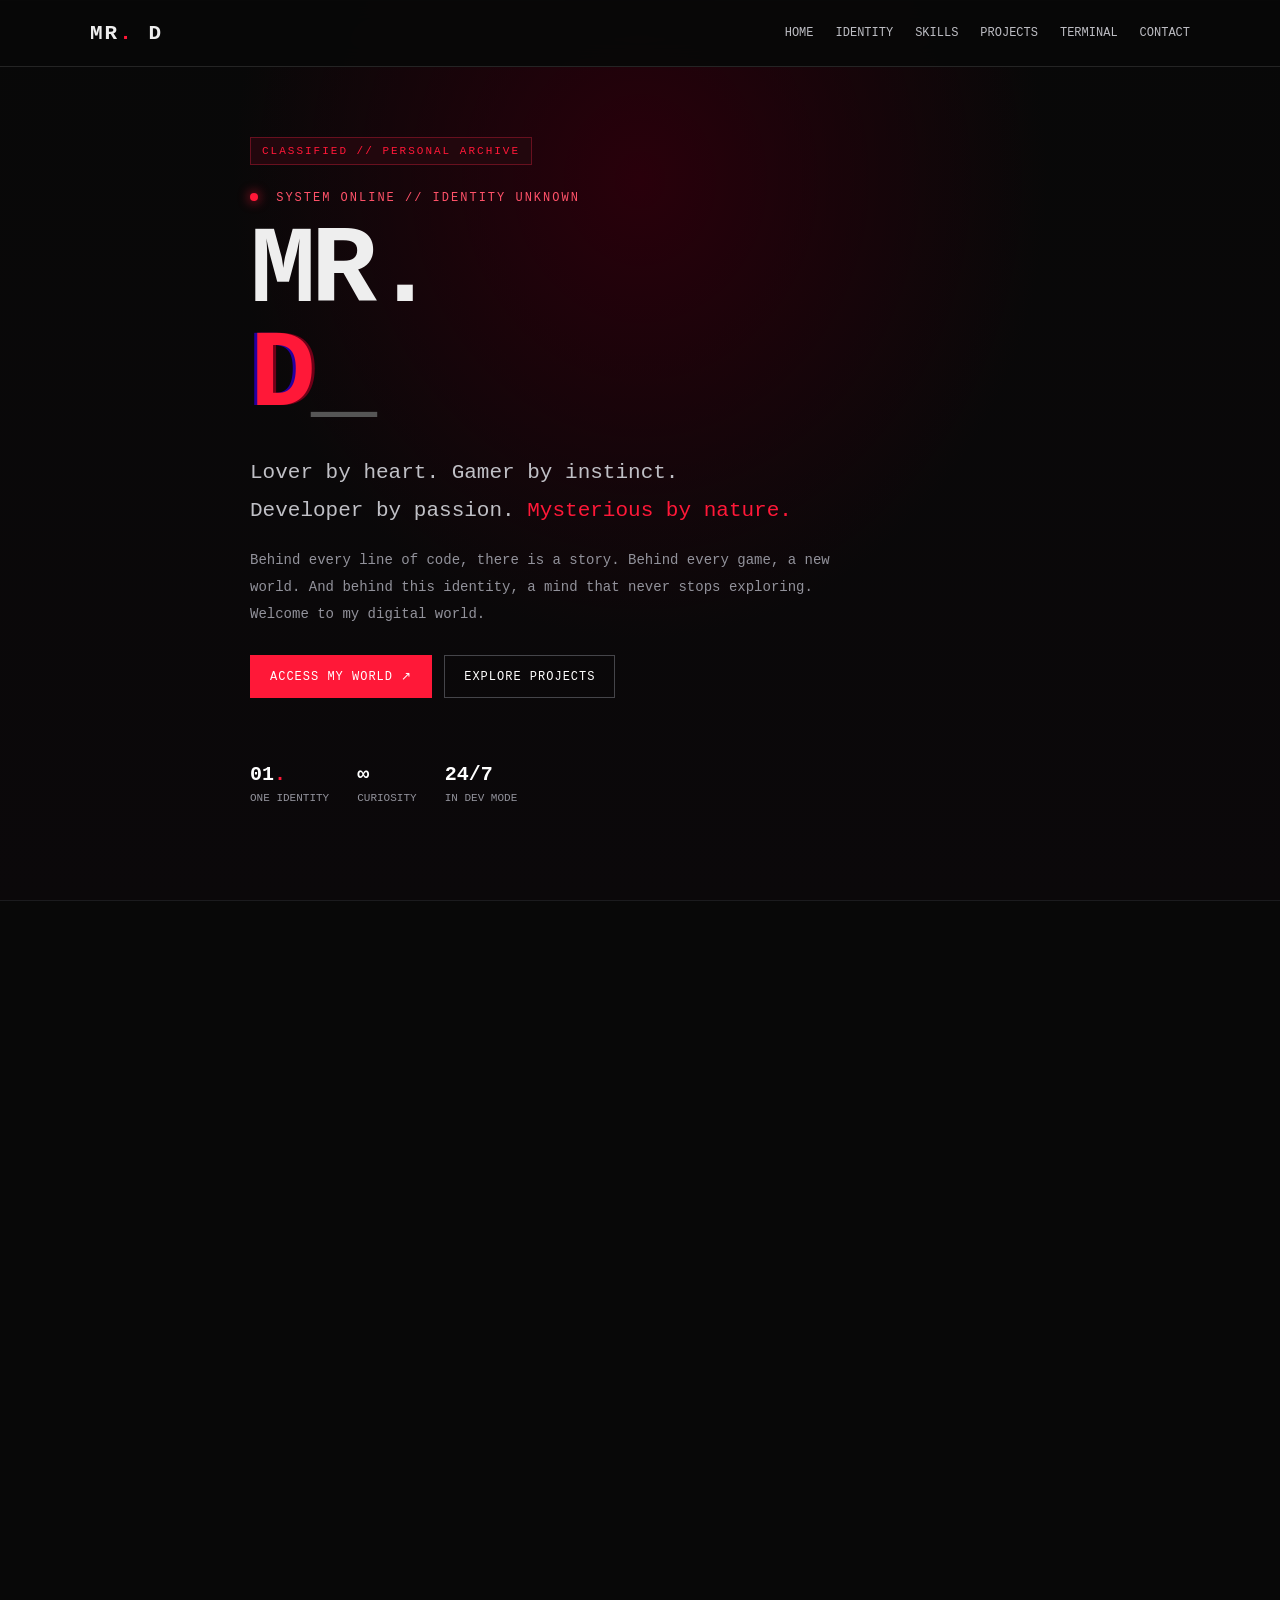
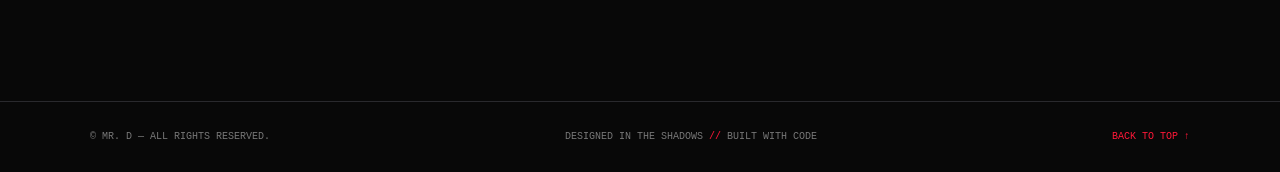
==== Mr.d.html @ 5937ed72 "Commited" ====
<!DOCTYPE html>
<html lang="en">
<head>
<meta charset="UTF-8">
<meta name="viewport" content="width=device-width, initial-scale=1.0">
<meta name="theme-color" content="#080808">
<title>MR. D | Classified Identity</title>

<style>
:root {
  --red: #ff1838;
  --dark-red: #8b0018;
  --bg: #080808;
  --panel: #111113;
  --text: #eeeeee;
  --muted: #92929b;
  --border: #29292d;
}
* { margin:0; padding:0; box-sizing:border-box; }
html { scroll-behavior:smooth; scroll-padding-top:80px; }
body {
  background:var(--bg);
  color:var(--text);
  font-family:Consolas,"Courier New",monospace;
  overflow-x:hidden;
}
body::before {
  content:"";
  position:fixed; inset:0; z-index:-2;
  background:
    radial-gradient(ellipse at 50% 20%,#29000b 0%,transparent 45%),
    linear-gradient(#080808,#0b080a);
}
#matrix {
  position:fixed; inset:0; z-index:-1;
  width:100%; height:100%; opacity:.14;
  pointer-events:none;
}
a { color:inherit; text-decoration:none; }
button { font:inherit; cursor:pointer; }
::selection { background:var(--red); color:white; }
.container { width:min(1100px,90%); margin:auto; }
.red { color:var(--red); }
.muted { color:var(--muted); }
.tag {
  display:inline-block;
  color:var(--red);
  border:1px solid #68101f;
  background:#22070d;
  padding:7px 11px;
  font-size:11px;
  letter-spacing:2px;
}
header {
  position:fixed; top:0; width:100%; z-index:20;
  background:#080808eF;
  border-bottom:1px solid #242424;
  backdrop-filter:blur(12px);
}
.nav {
  min-height:66px; display:flex;
  align-items:center; justify-content:space-between;
  gap:16px;
}
.logo { font-size:21px; font-weight:bold; letter-spacing:2px; }
.logo span { color:var(--red); }
.navlinks { display:flex; gap:22px; align-items:center; }
.navlinks a { font-size:12px; color:#bdbdc3; }
.navlinks a:hover { color:var(--red); }
.menu {
  display:none; color:var(--red); background:none;
  border:1px solid var(--border); padding:8px 12px;
}
.hero {
  min-height:100svh;
  display:flex; align-items:center;
  padding:110px 0 70px;
  position:relative;
}
.hero-content { max-width:780px; }
.status {
  color:#ff5269; font-size:12px;
  letter-spacing:2px; margin:26px 0 15px;
}
.pulse {
  display:inline-block; width:8px; height:8px;
  border-radius:50%; background:var(--red);
  box-shadow:0 0 12px var(--red);
  margin-right:9px; animation:pulse 1.5s infinite;
}
@keyframes pulse { 50% { opacity:.25; } }
h1 {
  font-size:clamp(54px,11vw,110px);
  line-height:.95; letter-spacing:-5px;
}
.glitch {
  color:var(--red);
  text-shadow:3px 0 #700018,-3px 0 #2500a0;
  animation:flicker 5s infinite;
}
@keyframes flicker {
  0%,94%,97%,100% { opacity:1; }
  95%,96% { opacity:.65; }
}
.subtitle {
  font-size:clamp(15px,2.5vw,21px);
  color:#c0c0c6; margin-top:25px; line-height:1.8;
}
.hero-desc {
  max-width:590px; color:var(--muted);
  font-size:14px; line-height:1.9; margin:18px 0 28px;
}
.buttons { display:flex; flex-wrap:wrap; gap:12px; }
.btn {
  padding:13px 19px; border:1px solid var(--red);
  background:var(--red); color:#fff;
  font-size:12px; letter-spacing:1px;
  display:inline-flex; align-items:center; justify-content:center;
  transition:.2s;
}
.btn:hover { background:transparent; color:var(--red); }
.btn.secondary { background:transparent; border-color:#45454a; }
.btn.secondary:hover { border-color:var(--red); }
.hero-meta {
  margin-top:65px; display:flex; gap:28px; flex-wrap:wrap;
  color:var(--muted); font-size:11px;
}
.hero-meta strong { color:white; display:block; font-size:20px; margin-bottom:6px; }
section { padding:95px 0; border-top:1px solid #1b1b1e; }
.section-head { margin-bottom:36px; }
.kicker { color:var(--red); font-size:11px; letter-spacing:3px; margin-bottom:12px; }
h2 { font-size:clamp(29px,6vw,45px); letter-spacing:-1.5px; }
.section-desc { color:var(--muted); font-size:13px; line-height:1.8; margin-top:12px; max-width:600px; }
.about-grid { display:grid; grid-template-columns:1.1fr .9fr; gap:25px; }
.panel {
  background:linear-gradient(135deg,#121214,#0b0b0d);
  border:1px solid var(--border); padding:26px;
}
.panel h3 { font-size:17px; margin-bottom:17px; }
.panel p { color:var(--muted); font-size:13px; line-height:2; }
.profile-line {
  display:flex; justify-content:space-between; gap:15px;
  border-bottom:1px solid #242427; padding:13px 0; font-size:12px;
}
.profile-line:last-child { border-bottom:0; }
.profile-line span:first-child { color:var(--muted); }
.profile-line span:last-child { text-align:right; }
.cards { display:grid; grid-template-columns:repeat(3,1fr); gap:15px; }
.card {
  background:#0e0e10; border:1px solid var(--border);
  padding:24px; transition:.25s; min-width:0;
}
.card:hover { border-color:var(--red); transform:translateY(-4px); }
.card-icon { font-size:27px; margin-bottom:19px; }
.card h3 { font-size:17px; margin-bottom:12px; }
.card p { font-size:12px; color:var(--muted); line-height:1.9; }
.card .number { font-size:10px; color:var(--red); margin-bottom:18px; letter-spacing:2px; }
.skills { display:grid; grid-template-columns:1fr 1fr; gap:22px; }
.skill { margin-bottom:21px; }
.skill-top { display:flex; justify-content:space-between; font-size:12px; margin-bottom:10px; }
.skill-top span:last-child { color:var(--red); }
.track { height:5px; background:#27272a; }
.track div { height:100%; background:var(--red); width:0; transition:width 1.2s ease; }
.terminal {
  background:#050506; border:1px solid #38383c;
  overflow:hidden; box-shadow:0 15px 50px #0008;
}
.term-head {
  padding:13px 17px; background:#141416;
  display:flex; justify-content:space-between;
  border-bottom:1px solid #303034; font-size:11px;
}
.dots { color:var(--red); letter-spacing:4px; }
.term-body { padding:20px; min-height:250px; font-size:12px; line-height:2; }
.term-line { overflow-wrap:anywhere; }
.prompt { color:var(--red); }
#termOutput { white-space:pre-wrap; color:#bdbdc5; }
.term-form { display:flex; gap:8px; margin-top:15px; }
.term-form span { color:var(--red); padding-top:9px; }
.term-form input {
  flex:1; min-width:0; background:transparent;
  border:0; outline:none; color:white; font:inherit;
}
.term-form button {
  background:transparent; border:1px solid #444;
  color:var(--red); padding:7px 10px;
}
.command-help { color:#777; font-size:10px; margin-top:13px; }
.quote {
  text-align:center; padding:45px 20px;
  border:1px solid #43101a;
  background:linear-gradient(120deg,#14070a,#0b0b0d);
}
.quote blockquote { font-size:clamp(20px,4vw,32px); line-height:1.6; }
.quote p { color:var(--red); font-size:11px; margin-top:20px; letter-spacing:2px; }
.contact-grid { display:grid; grid-template-columns:1fr 1fr; gap:25px; }
.contact-item {
  padding:17px 0; border-bottom:1px solid #29292d;
  font-size:12px; color:var(--muted);
}
.contact-item strong { color:white; display:block; margin-bottom:7px; }
.contact-actions { display:flex; gap:10px; flex-wrap:wrap; margin-top:20px; }
footer {
  border-top:1px solid var(--border); padding:25px 0;
  color:#777; font-size:10px; line-height:2;
}
.footer-inner { display:flex; justify-content:space-between; gap:15px; flex-wrap:wrap; }
.backtop { color:var(--red); }
.toast {
  position:fixed; bottom:20px; left:50%;
  transform:translate(-50%,20px); opacity:0;
  background:#171719; border:1px solid var(--red);
  padding:12px 18px; font-size:12px; z-index:50;
  transition:.25s; pointer-events:none; text-align:center;
  max-width:90%;
}
.toast.show { opacity:1; transform:translate(-50%,0); }
.reveal { opacity:0; transform:translateY(20px); transition:.65s; }
.reveal.visible { opacity:1; transform:translateY(0); }

@media(max-width:700px) {
  .nav { min-height:60px; }
  .menu { display:block; }
  .navlinks {
    display:none; position:absolute; top:60px; left:0; width:100%;
    background:#0b0b0c; padding:20px 5%;
    border-bottom:1px solid var(--border);
    flex-direction:column; align-items:flex-start; gap:20px;
  }
  .navlinks.open { display:flex; }
  h1 { letter-spacing:-3px; }
  .about-grid,.contact-grid,.skills { grid-template-columns:1fr; }
  .cards { grid-template-columns:1fr; }
  section { padding:70px 0; }
  .hero-meta { margin-top:42px; gap:22px; }
  .panel { padding:20px; }
  .term-body { padding:15px; }
}
@media(prefers-reduced-motion:reduce) {
  *,*::before,*::after { scroll-behavior:auto!important; animation:none!important; transition:none!important; }
  .reveal { opacity:1; transform:none; }
}
</style>
</head>

<body>
<canvas id="matrix"></canvas>

<header>
  <div class="container nav">
    <a class="logo" href="#home">MR<span>.</span> D</a>
    <button class="menu" id="menuBtn" aria-label="Toggle navigation" aria-expanded="false">☰ MENU</button>
    <nav class="navlinks" id="navlinks">
      <a href="#home">HOME</a>
      <a href="#about">IDENTITY</a>
      <a href="#skills">SKILLS</a>
      <a href="#projects">PROJECTS</a>
      <a href="#terminal">TERMINAL</a>
      <a href="#contact">CONTACT</a>
    </nav>
  </div>
</header>

<main>
<section class="hero" id="home">
  <div class="container hero-content">
    <span class="tag">CLASSIFIED // PERSONAL ARCHIVE</span>
    <div class="status"><span class="pulse"></span> SYSTEM ONLINE // IDENTITY UNKNOWN</div>
    <h1>MR.<br><span class="glitch">D</span><span style="color:#555">_</span></h1>
    <p class="subtitle">Lover by heart. Gamer by instinct.<br>Developer by passion. <span class="red">Mysterious by nature.</span></p>
    <p class="hero-desc">
      Behind every line of code, there is a story.
      Behind every game, a new world.
      And behind this identity, a mind that never stops exploring.
      Welcome to my digital world.
    </p>
    <div class="buttons">
      <a class="btn" href="#about">ACCESS MY WORLD ↗</a>
      <a class="btn secondary" href="#projects">EXPLORE PROJECTS</a>
    </div>
    <div class="hero-meta">
      <div><strong>01<span class="red">.</span></strong> ONE IDENTITY</div>
      <div><strong>∞</strong> CURIOSITY</div>
      <div><strong>24/7</strong> IN DEV MODE</div>
    </div>
  </div>
</section>

<section id="about">
  <div class="container">
    <div class="section-head reveal">
      <p class="kicker">// 01 — THE UNKNOWN</p>
      <h2>Who is <span class="red">Mr. D?</span></h2>
      <p class="section-desc">Some things are better discovered than explained.</p>
    </div>
    <div class="about-grid">
      <div class="panel reveal">
        <h3><span class="red">[</span> PERSONAL FILE <span class="red">]</span></h3>
        <p>
          A curious mind with a passion for technology, gaming, software,
          and the art of building things from nothing.
          A romantic heart that believes some feelings don't need an audience.
          A gamer who sees every challenge as another level to conquer.
          A coder who turns imagination into something real.
          <br><br>
          I don't need to reveal everything to leave an impression.
          Let the work speak. Let the mystery remain.
        </p>
      </div>
      <div class="panel reveal">
        <h3>IDENTITY RECORD</h3>
        <div class="profile-line"><span>CODENAME</span><span class="red">MR. D</span></div>
        <div class="profile-line"><span>CLASS</span><span>Developer / Gamer</span></div>
        <div class="profile-line"><span>INTEREST</span><span>Technology & Games</span></div>
        <div class="profile-line"><span>SECURITY</span><span>Ethical Hacking</span></div>
        <div class="profile-line"><span>PERSONALITY</span><span>Quiet / Curious</span></div>
        <div class="profile-line"><span>STATUS</span><span class="red">UNDEFINED</span></div>
        <div class="profile-line"><span>MOTTO</span><span>Build. Learn. Repeat.</span></div>
      </div>
    </div>
  </div>
</section>

<section id="skills">
  <div class="container">
    <div class="section-head reveal">
      <p class="kicker">// 02 — THE ARSENAL</p>
      <h2>Skills & <span class="red">Interests</span></h2>
      <p class="section-desc">The tools, ideas, and disciplines that make up my digital universe.</p>
    </div>
    <div class="skills">
      <div class="panel reveal">
        <h3>TECHNICAL ARSENAL</h3>
        <div class="skill">
          <div class="skill-top"><span>PROGRAMMING</span><span>LEARNING</span></div>
          <div class="track"><div data-width="78%"></div></div>
        </div>
        <div class="skill">
          <div class="skill-top"><span>WEB DEVELOPMENT</span><span>LEARNING</span></div>
          <div class="track"><div data-width="85%"></div></div>
        </div>
        <div class="skill">
          <div class="skill-top"><span>GAME DEVELOPMENT</span><span>BUILDING</span></div>
          <div class="track"><div data-width="65%"></div></div>
        </div>
        <div class="skill">
          <div class="skill-top"><span>ETHICAL HACKING</span><span>EXPLORING</span></div>
          <div class="track"><div data-width="55%"></div></div>
        </div>
        <p class="muted" style="font-size:10px;line-height:1.8">
          Illustrative website values only. These are not verified test results or certifications.
        </p>
      </div>
      <div class="panel reveal">
        <h3>OPERATING PRINCIPLES</h3>
        <div class="profile-line"><span>01</span><span>Think before executing.</span></div>
        <div class="profile-line"><span>02</span><span>Build instead of copying.</span></div>
        <div class="profile-line"><span>03</span><span>Test, debug, improve.</span></div>
        <div class="profile-line"><span>04</span><span>Respect digital privacy.</span></div>
        <div class="profile-line"><span>05</span><span>Hack ethically and legally.</span></div>
        <div class="profile-line"><span>06</span><span>Never stop learning.</span></div>
      </div>
    </div>
  </div>
</section>

<section id="projects">
  <div class="container">
    <div class="section-head reveal">
      <p class="kicker">// 03 — THE UNIVERSE</p>
      <h2>My <span class="red">Worlds</span></h2>
      <p class="section-desc">Different passions. One curious mind.</p>
    </div>
    <div class="cards">
      <article class="card reveal">
        <div class="number">PROJECT_001</div>
        <div class="card-icon">🎮</div>
        <h3>Gaming Universe</h3>
        <p>Exploring virtual worlds, mastering challenges, and finding inspiration in game mechanics and immersive experiences.</p>
      </article>
      <article class="card reveal">
        <div class="number">PROJECT_002</div>
        <div class="card-icon">⌨️</div>
        <h3>Code Laboratory</h3>
        <p>Creating websites, experimenting with scripts, solving problems, and transforming ideas into working digital projects.</p>
      </article>
      <article class="card reveal">
        <div class="number">PROJECT_003</div>
        <div class="card-icon">🕹️</div>
        <h3>Game Development</h3>
        <p>Designing mechanics, imagining characters, developing game concepts, and building interactive experiences.</p>
      </article>
      <article class="card reveal">
        <div class="number">PROJECT_004</div>
        <div class="card-icon">🛡️</div>
        <h3>Cyber Security</h3>
        <p>Learning defensive security, understanding vulnerabilities, practicing in authorized labs, and protecting digital systems.</p>
      </article>
      <article class="card reveal">
        <div class="number">PROJECT_005</div>
        <div class="card-icon">🖤</div>
        <h3>Private Feelings</h3>
        <p>Not every story belongs online. Some feelings, memories, and promises are kept away from the public eye.</p>
      </article>
      <article class="card reveal">
        <div class="number">PROJECT_006</div>
        <div class="card-icon">⚡</div>
        <h3>Future Experiments</h3>
        <p>New ideas, new tools, and new challenges. The next project is always one thought away.</p>
      </article>
    </div>
  </div>
</section>

<section id="terminal">
  <div class="container">
    <div class="section-head reveal">
      <p class="kicker">// 04 — RESTRICTED ACCESS</p>
      <h2>The <span class="red">Terminal</span></h2>
      <p class="section-desc">Enter a command to explore this fictional profile terminal.</p>
    </div>
    <div class="terminal reveal">
      <div class="term-head">
        <span>mr-d@unknown:~</span>
        <span class="dots">● ● ●</span>
      </div>
      <div class="term-body">
        <div class="term-line"><span class="prompt">root@mr-d:~$</span> initiate_profile</div>
        <div id="termOutput">Welcome to the Mr. D interactive terminal.
This is a local website simulation, not a real system shell.
Type "help" to see available commands.</div>
        <form class="term-form" id="termForm">
          <span>mr-d $</span>
          <input id="termInput" type="text" placeholder="Enter command..." autocomplete="off" aria-label="Terminal command">
          <button type="submit">RUN ↵</button>
        </form>
        <p class="command-help">AVAILABLE: help / whoami / skills / projects / status / clear / date</p>
      </div>
    </div>
  </div>
</section>

<section>
  <div class="container">
    <div class="quote reveal">
      <span class="kicker">// PERSONAL PHILOSOPHY</span>
      <blockquote>
        "Not every shadow hides a secret.<br>
        Sometimes, it protects a <span class="red">dream.</span>"
      </blockquote>
      <p>— MR. D / UNKNOWN IDENTITY</p>
    </div>
  </div>
</section>

<section id="contact">
  <div class="container">
    <div class="section-head reveal">
      <p class="kicker">// 05 — OPEN CHANNEL</p>
      <h2>Make <span class="red">Contact</span></h2>
      <p class="section-desc">Every connection starts with a message. Add your real contact details below to make this section yours.</p>
    </div>
    <div class="contact-grid">
      <div class="panel reveal">
        <h3>ESTABLISH CONNECTION</h3>
        <p>Interested in coding, gaming, game development, or ethical cybersecurity? Reach out through a channel you choose to publish.</p>
        <div class="contact-actions">
          <button class="btn" id="emailBtn">COPY EMAIL</button>
          <button class="btn secondary" id="shareBtn">SHARE WEBSITE</button>
        </div>
      </div>
      <div class="panel reveal">
        <h3>PUBLIC CHANNELS</h3>
        <div class="contact-item">
          <strong>EMAIL</strong>
          <span id="emailText">your-email@example.com</span>
        </div>
        <div class="contact-item">
          <strong>GITHUB</strong>
          <span>github.com/your-username</span>
        </div>
        <div class="contact-item">
          <strong>INSTAGRAM</strong>
          <span>@your-username</span>
        </div>
        <p style="font-size:10px;margin-top:15px">Example details only. Replace them with your own public profiles before publishing.</p>
      </div>
    </div>
  </div>
</section>
</main>

<footer>
  <div class="container footer-inner">
    <div>© <span id="year"></span> MR. D — ALL RIGHTS RESERVED.</div>
    <div>DESIGNED IN THE SHADOWS <span class="red">//</span> BUILT WITH CODE</div>
    <a href="#home" class="backtop">BACK TO TOP ↑</a>
  </div>
</footer>

<div class="toast" id="toast" role="status" aria-live="polite"></div>

<script>
/* ==================================
   MR. D - SINGLE FILE WEBSITE
   All effects run locally in browser.
================================== */

const $ = id => document.getElementById(id);

$("year").textContent = new Date().getFullYear();

/* Mobile navigation */
$("menuBtn").addEventListener("click", () => {
  const open = $("navlinks").classList.toggle("open");
  $("menuBtn").setAttribute("aria-expanded", String(open));
  $("menuBtn").textContent = open ? "✕ CLOSE" : "☰ MENU";
});

document.querySelectorAll(".navlinks a").forEach(link => {
  link.addEventListener("click", () => {
    $("navlinks").classList.remove("open");
    $("menuBtn").setAttribute("aria-expanded", "false");
    $("menuBtn").textContent = "☰ MENU";
  });
});

/* Toast notifications */
let toastTimer;
function toast(message) {
  $("toast").te
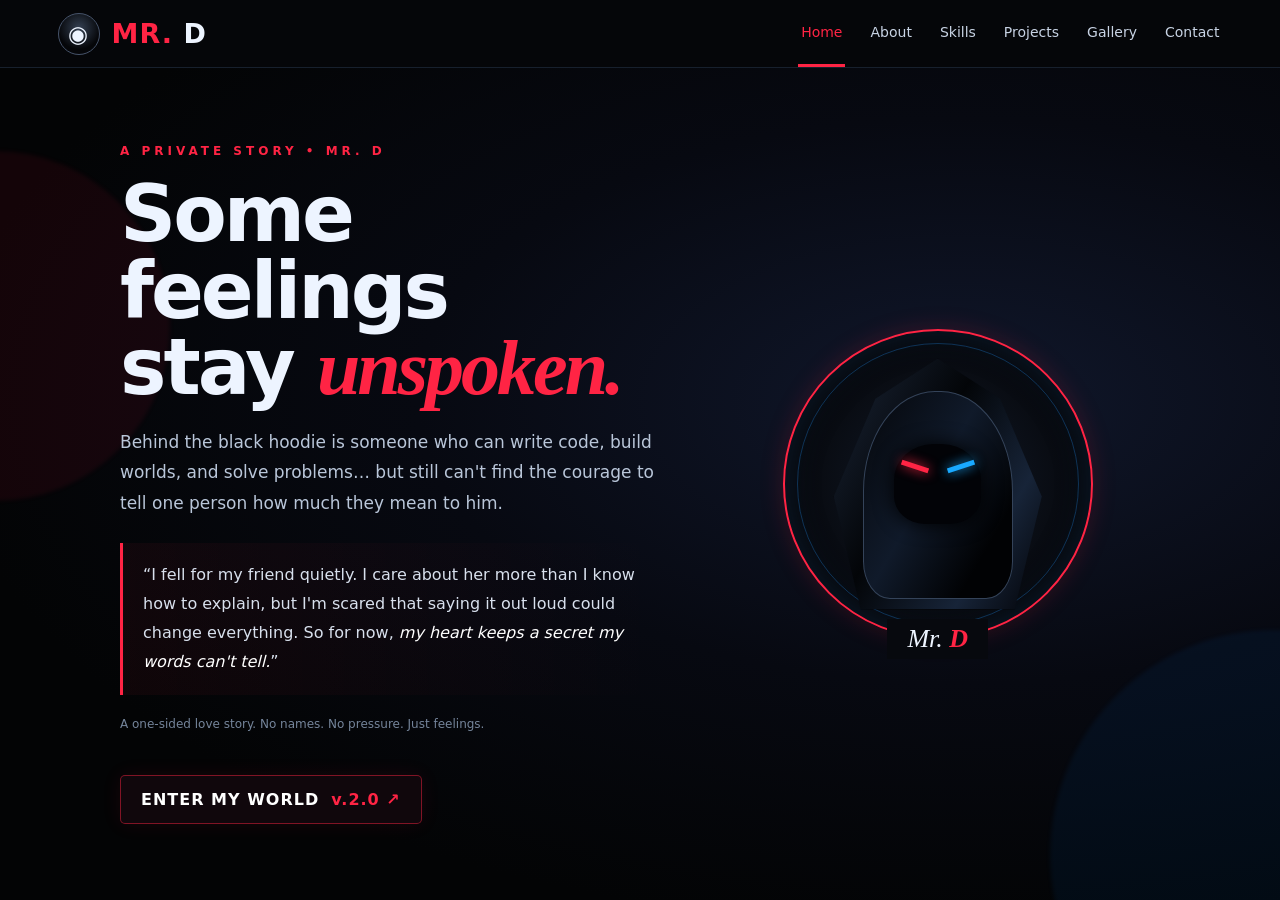
==== commit 85659026: "New Commission" ====
--- a/Mr.d.html
+++ b/Mr.d.html
@@ -1,532 +1,161 @@
-
 <!DOCTYPE html>
 <html lang="en">
 <head>
 <meta charset="UTF-8">
 <meta name="viewport" content="width=device-width, initial-scale=1.0">
-<meta name="theme-color" content="#080808">
-<title>MR. D | Classified Identity</title>
-
+<meta name="theme-color" content="#050609">
+<title>Mr. D — A Story Unspoken</title>
 <style>
-:root {
-  --red: #ff1838;
-  --dark-red: #8b0018;
-  --bg: #080808;
-  --panel: #111113;
-  --text: #eeeeee;
-  --muted: #92929b;
-  --border: #29292d;
-}
-* { margin:0; padding:0; box-sizing:border-box; }
-html { scroll-behavior:smooth; scroll-padding-top:80px; }
-body {
-  background:var(--bg);
-  color:var(--text);
-  font-family:Consolas,"Courier New",monospace;
-  overflow-x:hidden;
-}
-body::before {
-  content:"";
-  position:fixed; inset:0; z-index:-2;
-  background:
-    radial-gradient(ellipse at 50% 20%,#29000b 0%,transparent 45%),
-    linear-gradient(#080808,#0b080a);
-}
-#matrix {
-  position:fixed; inset:0; z-index:-1;
-  width:100%; height:100%; opacity:.14;
-  pointer-events:none;
-}
-a { color:inherit; text-decoration:none; }
-button { font:inherit; cursor:pointer; }
-::selection { background:var(--red); color:white; }
-.container { width:min(1100px,90%); margin:auto; }
-.red { color:var(--red); }
-.muted { color:var(--muted); }
-.tag {
-  display:inline-block;
-  color:var(--red);
-  border:1px solid #68101f;
-  background:#22070d;
-  padding:7px 11px;
-  font-size:11px;
-  letter-spacing:2px;
-}
-header {
-  position:fixed; top:0; width:100%; z-index:20;
-  background:#080808eF;
-  border-bottom:1px solid #242424;
-  backdrop-filter:blur(12px);
-}
-.nav {
-  min-height:66px; display:flex;
-  align-items:center; justify-content:space-between;
-  gap:16px;
-}
-.logo { font-size:21px; font-weight:bold; letter-spacing:2px; }
-.logo span { color:var(--red); }
-.navlinks { display:flex; gap:22px; align-items:center; }
-.navlinks a { font-size:12px; color:#bdbdc3; }
-.navlinks a:hover { color:var(--red); }
-.menu {
-  display:none; color:var(--red); background:none;
-  border:1px solid var(--border); padding:8px 12px;
-}
-.hero {
-  min-height:100svh;
-  display:flex; align-items:center;
-  padding:110px 0 70px;
-  position:relative;
-}
-.hero-content { max-width:780px; }
-.status {
-  color:#ff5269; font-size:12px;
-  letter-spacing:2px; margin:26px 0 15px;
-}
-.pulse {
-  display:inline-block; width:8px; height:8px;
-  border-radius:50%; background:var(--red);
-  box-shadow:0 0 12px var(--red);
-  margin-right:9px; animation:pulse 1.5s infinite;
-}
-@keyframes pulse { 50% { opacity:.25; } }
-h1 {
-  font-size:clamp(54px,11vw,110px);
-  line-height:.95; letter-spacing:-5px;
-}
-.glitch {
-  color:var(--red);
-  text-shadow:3px 0 #700018,-3px 0 #2500a0;
-  animation:flicker 5s infinite;
-}
-@keyframes flicker {
-  0%,94%,97%,100% { opacity:1; }
-  95%,96% { opacity:.65; }
-}
-.subtitle {
-  font-size:clamp(15px,2.5vw,21px);
-  color:#c0c0c6; margin-top:25px; line-height:1.8;
-}
-.hero-desc {
-  max-width:590px; color:var(--muted);
-  font-size:14px; line-height:1.9; margin:18px 0 28px;
-}
-.buttons { display:flex; flex-wrap:wrap; gap:12px; }
-.btn {
-  padding:13px 19px; border:1px solid var(--red);
-  background:var(--red); color:#fff;
-  font-size:12px; letter-spacing:1px;
-  display:inline-flex; align-items:center; justify-content:center;
-  transition:.2s;
-}
-.btn:hover { background:transparent; color:var(--red); }
-.btn.secondary { background:transparent; border-color:#45454a; }
-.btn.secondary:hover { border-color:var(--red); }
-.hero-meta {
-  margin-top:65px; display:flex; gap:28px; flex-wrap:wrap;
-  color:var(--muted); font-size:11px;
-}
-.hero-meta strong { color:white; display:block; font-size:20px; margin-bottom:6px; }
-section { padding:95px 0; border-top:1px solid #1b1b1e; }
-.section-head { margin-bottom:36px; }
-.kicker { color:var(--red); font-size:11px; letter-spacing:3px; margin-bottom:12px; }
-h2 { font-size:clamp(29px,6vw,45px); letter-spacing:-1.5px; }
-.section-desc { color:var(--muted); font-size:13px; line-height:1.8; margin-top:12px; max-width:600px; }
-.about-grid { display:grid; grid-template-columns:1.1fr .9fr; gap:25px; }
-.panel {
-  background:linear-gradient(135deg,#121214,#0b0b0d);
-  border:1px solid var(--border); padding:26px;
-}
-.panel h3 { font-size:17px; margin-bottom:17px; }
-.panel p { color:var(--muted); font-size:13px; line-height:2; }
-.profile-line {
-  display:flex; justify-content:space-between; gap:15px;
-  border-bottom:1px solid #242427; padding:13px 0; font-size:12px;
-}
-.profile-line:last-child { border-bottom:0; }
-.profile-line span:first-child { color:var(--muted); }
-.profile-line span:last-child { text-align:right; }
-.cards { display:grid; grid-template-columns:repeat(3,1fr); gap:15px; }
-.card {
-  background:#0e0e10; border:1px solid var(--border);
-  padding:24px; transition:.25s; min-width:0;
-}
-.card:hover { border-color:var(--red); transform:translateY(-4px); }
-.card-icon { font-size:27px; margin-bottom:19px; }
-.card h3 { font-size:17px; margin-bottom:12px; }
-.card p { font-size:12px; color:var(--muted); line-height:1.9; }
-.card .number { font-size:10px; color:var(--red); margin-bottom:18px; letter-spacing:2px; }
-.skills { display:grid; grid-template-columns:1fr 1fr; gap:22px; }
-.skill { margin-bottom:21px; }
-.skill-top { display:flex; justify-content:space-between; font-size:12px; margin-bottom:10px; }
-.skill-top span:last-child { color:var(--red); }
-.track { height:5px; background:#27272a; }
-.track div { height:100%; background:var(--red); width:0; transition:width 1.2s ease; }
-.terminal {
-  background:#050506; border:1px solid #38383c;
-  overflow:hidden; box-shadow:0 15px 50px #0008;
-}
-.term-head {
-  padding:13px 17px; background:#141416;
-  display:flex; justify-content:space-between;
-  border-bottom:1px solid #303034; font-size:11px;
-}
-.dots { color:var(--red); letter-spacing:4px; }
-.term-body { padding:20px; min-height:250px; font-size:12px; line-height:2; }
-.term-line { overflow-wrap:anywhere; }
-.prompt { color:var(--red); }
-#termOutput { white-space:pre-wrap; color:#bdbdc5; }
-.term-form { display:flex; gap:8px; margin-top:15px; }
-.term-form span { color:var(--red); padding-top:9px; }
-.term-form input {
-  flex:1; min-width:0; background:transparent;
-  border:0; outline:none; color:white; font:inherit;
-}
-.term-form button {
-  background:transparent; border:1px solid #444;
-  color:var(--red); padding:7px 10px;
-}
-.command-help { color:#777; font-size:10px; margin-top:13px; }
-.quote {
-  text-align:center; padding:45px 20px;
-  border:1px solid #43101a;
-  background:linear-gradient(120deg,#14070a,#0b0b0d);
-}
-.quote blockquote { font-size:clamp(20px,4vw,32px); line-height:1.6; }
-.quote p { color:var(--red); font-size:11px; margin-top:20px; letter-spacing:2px; }
-.contact-grid { display:grid; grid-template-columns:1fr 1fr; gap:25px; }
-.contact-item {
-  padding:17px 0; border-bottom:1px solid #29292d;
-  font-size:12px; color:var(--muted);
-}
-.contact-item strong { color:white; display:block; margin-bottom:7px; }
-.contact-actions { display:flex; gap:10px; flex-wrap:wrap; margin-top:20px; }
-footer {
-  border-top:1px solid var(--border); padding:25px 0;
-  color:#777; font-size:10px; line-height:2;
-}
-.footer-inner { display:flex; justify-content:space-between; gap:15px; flex-wrap:wrap; }
-.backtop { color:var(--red); }
-.toast {
-  position:fixed; bottom:20px; left:50%;
-  transform:translate(-50%,20px); opacity:0;
-  background:#171719; border:1px solid var(--red);
-  padding:12px 18px; font-size:12px; z-index:50;
-  transition:.25s; pointer-events:none; text-align:center;
-  max-width:90%;
-}
-.toast.show { opacity:1; transform:translate(-50%,0); }
-.reveal { opacity:0; transform:translateY(20px); transition:.65s; }
-.reveal.visible { opacity:1; transform:translateY(0); }
-
-@media(max-width:700px) {
-  .nav { min-height:60px; }
-  .menu { display:block; }
-  .navlinks {
-    display:none; position:absolute; top:60px; left:0; width:100%;
-    background:#0b0b0c; padding:20px 5%;
-    border-bottom:1px solid var(--border);
-    flex-direction:column; align-items:flex-start; gap:20px;
-  }
-  .navlinks.open { display:flex; }
-  h1 { letter-spacing:-3px; }
-  .about-grid,.contact-grid,.skills { grid-template-columns:1fr; }
-  .cards { grid-template-columns:1fr; }
-  section { padding:70px 0; }
-  .hero-meta { margin-top:42px; gap:22px; }
-  .panel { padding:20px; }
-  .term-body { padding:15px; }
-}
-@media(prefers-reduced-motion:reduce) {
-  *,*::before,*::after { scroll-behavior:auto!important; animation:none!important; transition:none!important; }
-  .reveal { opacity:1; transform:none; }
-}
+:root{--bg:#050609;--panel:#090d14;--line:#1a2533;--red:#ff2444;--blue:#19a9ff;--muted:#a9b8cc;--white:#edf4ff;--green:#26e7a4}
+*{box-sizing:border-box}html{scroll-behavior:smooth}body{margin:0;background:var(--bg);color:var(--white);font-family:Inter,system-ui,-apple-system,Segoe UI,Arial,sans-serif}button,a{font:inherit}button{cursor:pointer}.hidden{display:none!important}
+.topbar{height:68px;display:flex;align-items:center;justify-content:space-between;padding:0 4.5%;border-bottom:1px solid #17202d;background:#050609;position:sticky;top:0;z-index:10}.brand{display:flex;align-items:center;gap:12px;font-weight:900;letter-spacing:1px;font-size:27px}.brand b{color:var(--red)}.brand-mark{width:42px;height:42px;border:1px solid #46536a;border-radius:50%;display:grid;place-items:center;background:radial-gradient(circle at 50% 35%,#344052,#050609 65%);font-size:23px}.nav{display:flex;gap:22px}.nav a{color:#c8d3e4;text-decoration:none;font-size:14px;padding:24px 3px}.nav a:hover{color:var(--red)}.nav a.active{color:var(--red);border-bottom:3px solid var(--red)}
+/* First screen: private, unspoken love story */
+.love-screen{min-height:calc(100vh - 68px);display:flex;align-items:center;justify-content:center;position:relative;overflow:hidden;padding:50px 20px;background:radial-gradient(ellipse at 75% 40%,#10172b 0,#070911 40%,#030405 75%)}.love-screen:before,.love-screen:after{content:"";position:absolute;border-radius:50%;filter:blur(2px);pointer-events:none}.love-screen:before{width:350px;height:350px;background:#f7193b12;top:10%;left:-180px}.love-screen:after{width:450px;height:450px;background:#007bff10;right:-220px;bottom:-180px}
+.love-layout{width:min(1040px,100%);display:grid;grid-template-columns:1fr .8fr;align-items:center;gap:40px;position:relative;z-index:1}.eyebrow{color:var(--red);letter-spacing:4px;text-transform:uppercase;font-size:12px;font-weight:800}.love-copy h1{font-size:clamp(42px,7vw,78px);line-height:.98;margin:18px 0 20px;letter-spacing:-3px}.love-copy h1 span{color:var(--red);font-family:Georgia,serif;font-style:italic}.love-copy .sub{color:#b9c6d9;font-size:17px;line-height:1.8;max-width:540px}.secret{margin-top:25px;padding:18px 20px;border-left:3px solid var(--red);background:linear-gradient(90deg,#ff23440d,transparent);color:#d8e0ed;line-height:1.8;max-width:540px}.secret em{color:#fff}.small-note{font-size:12px;color:#75859b;margin-top:22px}
+.avatar-wrap{display:grid;place-items:center;min-height:360px;position:relative}.avatar-ring{width:min(310px,75vw);aspect-ratio:1;border-radius:50%;border:2px solid var(--red);box-shadow:0 0 25px #ff18352b,inset 0 0 30px #0a1a2b;display:grid;place-items:center;position:relative;background:radial-gradient(circle,#121b2a 0,#07090e 65%)}.avatar-ring:before{content:"";position:absolute;inset:12px;border:1px solid #1b6dba66;border-radius:50%}.hood{width:68%;height:82%;position:relative;overflow:hidden;clip-path:polygon(50% 0,80% 16%,100% 55%,87% 100%,13% 100%,0 55%,20% 16%);background:linear-gradient(120deg,#1b2638,#030508 42%,#172438 75%,#020307);filter:drop-shadow(0 0 20px #000)}.hood:before{content:"";position:absolute;inset:13% 14% 4%;border-radius:48% 48% 18% 18%;background:linear-gradient(120deg,#05070b,#101a2a 45%,#010204 80%);border:1px solid #344359}.face{position:absolute;left:29%;right:29%;top:34%;height:32%;background:#020307;border-radius:45% 45% 35% 35%;box-shadow:0 0 20px #000}.face:before{content:"";position:absolute;left:8%;top:25%;width:32%;height:5px;background:var(--red);transform:rotate(18deg);box-shadow:0 0 12px var(--red)}.face:after{content:"";position:absolute;right:8%;top:25%;width:32%;height:5px;background:var(--blue);transform:rotate(-18deg);box-shadow:0 0 12px var(--blue)}.avatar-label{position:absolute;bottom:-22px;background:#07090e;padding:5px 20px;font:italic 26px Georgia,serif}.avatar-label b{color:var(--red)}.version-launch{margin-top:32px;display:inline-flex;align-items:center;gap:12px;border:1px solid #ff244477;background:#10070c;color:#fff;padding:14px 20px;border-radius:5px;font-weight:800;letter-spacing:1px;box-shadow:0 0 20px #ff244415;transition:.2s}.version-launch:hover{background:var(--red);transform:translateY(-2px)}.version-launch span{color:var(--red)}.version-launch:hover span{color:#fff}
+#portfolio{animation:appear .7s ease}@keyframes appear{from{opacity:0;transform:translateY(10px)}to{opacity:1;transform:none}}
+.hero{min-height:390px;display:grid;grid-template-columns:1fr 1fr;align-items:center;gap:25px;padding:36px 6%;border-bottom:1px solid var(--line);background:radial-gradient(ellipse at 76% 40%,#071c45 0,#080914 34%,#030405 74%);position:relative;overflow:hidden}.hero:after{content:"";position:absolute;right:5%;top:12%;width:35%;height:80%;background:radial-gradient(ellipse,#12244b66,transparent 70%);pointer-events:none}.hero-copy,.hero-art{position:relative;z-index:1}.script{font:italic 32px Georgia,serif;color:#e6edf7}.hero h2{font-size:clamp(65px,9vw,105px);line-height:.9;margin:12px 0;color:#f2f6ff;font-weight:950;letter-spacing:-5px}.hero h2 span{color:var(--red);font-style:italic}.hero .tagline{letter-spacing:2px;color:#c7d7ec}.red-rule{height:3px;width:48px;background:var(--red);margin:20px 0}.traits{line-height:2;color:#cbd6e5}.traits b{color:var(--red);padding:0 8px}.quote-mini{font-style:italic;color:#c3d1e4;margin-top:20px;line-height:1.6}.hero-art{min-height:315px;display:flex;align-items:flex-end;justify-content:center}.big-hood{height:300px;width:260px;position:relative;background:linear-gradient(115deg,#071225,#101b33 45%,#02040a 70%);clip-path:polygon(50% 0,78% 13%,97% 37%,100% 100%,0 100%,3% 37%,22% 13%);filter:drop-shadow(0 0 22px #147aff33)}.big-hood:before{content:"";position:absolute;top:19%;left:23%;width:54%;height:43%;background:#02040a;border-radius:48% 48% 42% 42%;border:1px solid #293952}.big-hood:after{content:"";position:absolute;top:39%;left:34%;width:12%;height:5px;background:var(--red);box-shadow:0 0 13px var(--red),40px 0 0 var(--blue),40px 0 14px var(--blue);transform:rotate(12deg)}
+.section{padding:26px 3%;border-bottom:1px solid var(--line)}.section-title{display:flex;align-items:center;gap:12px;font-size:20px;margin:0 0 18px}.section-title .sym{color:var(--red);font-size:26px}.about-grid{display:grid;grid-template-columns:180px 1.1fr 1fr;gap:26px;align-items:center}.mini-avatar{width:150px;height:150px;border:2px solid var(--red);border-radius:50%;display:grid;place-items:center;background:radial-gradient(circle,#17243a,#020307 70%);box-shadow:0 0 18px #ff24441e}.mini-avatar .hood{height:115px;width:95px}.about-text{color:#b8c8dc;line-height:1.65;font-size:14px}.about-text h3{color:#eaf2ff;margin:0 0 8px;font-size:20px}.quote-card{background:linear-gradient(130deg,#101a2a,#07090f);padding:28px;border-left:2px solid #20334c;transform:skew(-2deg);font:italic 23px Georgia,serif;line-height:1.5;color:#e4ecfa}.quote-card span{display:block;text-align:right;color:var(--red);font-weight:bold;font-size:18px}
+.cards{display:grid;grid-template-columns:repeat(7,minmax(100px,1fr));gap:10px}.interest{border:1px solid var(--line);background:linear-gradient(145deg,#080d15,#05070b);border-radius:9px;padding:15px 9px;text-align:center;min-height:150px}.interest .ico{font-size:34px;color:var(--accent);margin-bottom:10px}.interest h4{margin:0 0 8px;font-size:14px}.interest p{font-size:12px;line-height:1.45;color:#a9b9ce;margin:0}
+.lower-grid{display:grid;grid-template-columns:1fr 1.2fr;gap:20px}.stats{display:grid;grid-template-columns:repeat(4,1fr);gap:9px}.stat,.project{border:1px solid var(--line);background:#080c12;border-radius:8px;padding:14px 8px;text-align:center}.stat .ico{font-size:26px;color:var(--accent)}.stat strong{display:block;color:var(--accent);font-size:21px;margin:4px 0}.stat small{font-size:11px;color:#b2c0d2}.projects{display:grid;grid-template-columns:repeat(4,1fr);gap:9px}.project{padding:0;overflow:hidden;text-align:left}.project-art{height:75px;display:grid;place-items:center;font-size:32px;background:linear-gradient(135deg,#10274b,#170b23 60%,#05070c)}.project:nth-child(2) .project-art{background:linear-gradient(135deg,#06141c,#14263a)}.project:nth-child(3) .project-art{background:linear-gradient(135deg,#210b31,#071c3c)}.project:nth-child(4) .project-art{background:linear-gradient(135deg,#101827,#030406)}.project div:last-child{padding:9px;font-size:12px}.project small{display:block;color:#899bb3;margin-top:3px;font-size:10px}.footer{display:flex;align-items:center;justify-content:space-between;gap:20px;padding:24px 4%;color:#8495ad;font-size:12px}.footer-center{text-align:center;font:italic 17px Georgia,serif;color:#d9e3f2}.footer-center b{display:block;color:var(--red);font-size:25px;margin-top:4px}.social{display:flex;gap:12px;font-size:18px}.social a{color:#91a8c7;text-decoration:none}.social a:hover{color:var(--red)}.back-love{display:block;margin:0 auto 25px;background:transparent;color:#7f90a8;border:1px solid #263244;padding:9px 14px;border-radius:4px}.back-love:hover{color:white;border-color:var(--red)}
+@media(max-width:800px){.topbar{padding:0 15px}.nav{gap:10px}.nav a{font-size:0;padding:23px 4px}.nav a:before{font-size:18px}.nav a:nth-child(1):before{content:"⌂"}.nav a:nth-child(2):before{content:"♙"}.nav a:nth-child(3):before{content:"</>"}.nav a:nth-child(4):before{content:"▣"}.nav a:nth-child(5):before{content:"▧"}.nav a:nth-child(6):before{content:"✉"}.love-layout{grid-template-columns:1fr;gap:25px;text-align:center}.love-copy .sub,.secret{margin-left:auto;margin-right:auto}.avatar-wrap{min-height:290px;grid-row:1}.avatar-ring{width:230px}.love-copy h1{letter-spacing:-2px}.hero{grid-template-columns:1fr;padding:30px 6%;text-align:center}.hero-copy .red-rule{margin:18px auto}.hero-art{min-height:210px}.big-hood{height:205px;width:190px}.about-grid{grid-template-columns:1fr;text-align:center}.mini-avatar{margin:auto}.quote-card{font-size:20px}.cards{grid-template-columns:repeat(2,minmax(0,1fr))}.lower-grid{grid-template-columns:1fr}.projects{grid-template-columns:repeat(2,1fr)}.footer{flex-wrap:wrap;justify-content:center;text-align:center}.footer-center{order:-1;width:100%}}
+@media(min-width:500px) and (max-width:800px){.cards{grid-template-columns:repeat(4,minmax(0,1fr))}.cards .interest:last-child{grid-column:span 2}.stats{grid-template-columns:repeat(4,1fr)}}
+@media(max-width:380px){.brand{font-size:21px}.brand-mark{width:34px;height:34px}.stats{grid-template-columns:repeat(2,1fr)}.love-copy h1{font-size:43px}.secret{font-size:14px}.traits{font-size:13px}}
 </style>
 </head>
-
 <body>
-<canvas id="matrix"></canvas>
-
-<header>
-  <div class="container nav">
-    <a class="logo" href="#home">MR<span>.</span> D</a>
-    <button class="menu" id="menuBtn" aria-label="Toggle navigation" aria-expanded="false">☰ MENU</button>
-    <nav class="navlinks" id="navlinks">
-      <a href="#home">HOME</a>
-      <a href="#about">IDENTITY</a>
-      <a href="#skills">SKILLS</a>
-      <a href="#projects">PROJECTS</a>
-      <a href="#terminal">TERMINAL</a>
-      <a href="#contact">CONTACT</a>
-    </nav>
-  </div>
+<header class="topbar">
+  <div class="brand"><span class="brand-mark">◉</span><span><b>MR.</b> D</span></div>
+  <nav class="nav" aria-label="Main navigation">
+    <a href="#home" class="active">Home</a><a href="#about">About</a><a href="#skills">Skills</a><a href="#projects">Projects</a><a href="#gallery">Gallery</a><a href="#contact">Contact</a>
+  </nav>
 </header>
 
 <main>
-<section class="hero" id="home">
-  <div class="container hero-content">
-    <span class="tag">CLASSIFIED // PERSONAL ARCHIVE</span>
-    <div class="status"><span class="pulse"></span> SYSTEM ONLINE // IDENTITY UNKNOWN</div>
-    <h1>MR.<br><span class="glitch">D</span><span style="color:#555">_</span></h1>
-    <p class="subtitle">Lover by heart. Gamer by instinct.<br>Developer by passion. <span class="red">Mysterious by nature.</span></p>
-    <p class="hero-desc">
-      Behind every line of code, there is a story.
-      Behind every game, a new world.
-      And behind this identity, a mind that never stops exploring.
-      Welcome to my digital world.
-    </p>
-    <div class="buttons">
-      <a class="btn" href="#about">ACCESS MY WORLD ↗</a>
-      <a class="btn secondary" href="#projects">EXPLORE PROJECTS</a>
+<section id="loveHome" class="love-screen">
+  <div class="love-layout">
+    <div class="love-copy">
+      <div class="eyebrow">A private story • Mr. D</div>
+      <h1>Some feelings<br>stay <span>unspoken.</span></h1>
+      <p class="sub">Behind the black hoodie is someone who can write code, build worlds, and solve problems… but still can't find the courage to tell one person how much they mean to him.</p>
+      <div class="secret">“I fell for my friend quietly. I care about her more than I know how to explain, but I'm scared that saying it out loud could change everything. So for now, <em>my heart keeps a secret my words can't tell.</em>”</div>
+      <p class="small-note">A one-sided love story. No names. No pressure. Just feelings.</p>
+      <button class="version-launch" id="openVersion" type="button">ENTER MY WORLD <span>v.2.0 ↗</span></button>
     </div>
-    <div class="hero-meta">
-      <div><strong>01<span class="red">.</span></strong> ONE IDENTITY</div>
-      <div><strong>∞</strong> CURIOSITY</div>
-      <div><strong>24/7</strong> IN DEV MODE</div>
+    <div class="avatar-wrap" aria-label="Illustration of a mysterious person in a black hoodie with face hidden">
+      <div class="avatar-ring"><div class="hood"><div class="face"></div></div><div class="avatar-label">Mr. <b>D</b></div></div>
     </div>
   </div>
 </section>
 
-<section id="about">
-  <div class="container">
-    <div class="section-head reveal">
-      <p class="kicker">// 01 — THE UNKNOWN</p>
-      <h2>Who is <span class="red">Mr. D?</span></h2>
-      <p class="section-desc">Some things are better discovered than explained.</p>
+<div id="portfolio" class="hidden">
+  <section id="home" class="hero">
+    <div class="hero-copy">
+      <div class="script">Hello, I'm</div>
+      <h2>Mr. <span>D</span></h2>
+      <div class="tagline">A Mysterious Soul... With Many Faces</div>
+      <div class="red-rule"></div>
+      <div class="traits">Lover <b>•</b> Gamer <b>•</b> Game Developer <b>•</b> Coder<br>Ethical Hacker <b>•</b> Dreamer <b>•</b> Creator <b>•</b> And More...</div>
+      <div class="quote-mini">“Not just a person,<br>but a story still being written...”</div>
     </div>
+    <div class="hero-art"><div class="big-hood" aria-label="Hooded mysterious silhouette"></div></div>
+  </section>
+
+  <section id="about" class="section">
     <div class="about-grid">
-      <div class="panel reveal">
-        <h3><span class="red">[</span> PERSONAL FILE <span class="red">]</span></h3>
-        <p>
-          A curious mind with a passion for technology, gaming, software,
-          and the art of building things from nothing.
-          A romantic heart that believes some feelings don't need an audience.
-          A gamer who sees every challenge as another level to conquer.
-          A coder who turns imagination into something real.
-          <br><br>
-          I don't need to reveal everything to leave an impression.
-          Let the work speak. Let the mystery remain.
-        </p>
+      <div class="mini-avatar"><div class="hood"><div class="face"></div></div></div>
+      <div class="about-text"><h3><span style="color:var(--red)">♧</span> About Mr. D</h3>
+        I am Mr. D — a mysterious person with a passion for technology, creativity and freedom. I love exploring new worlds, building games, writing code, finding system weaknesses ethically, and living life on my own terms.<br>
+        I enjoy gaming, game development, coding, ethical hacking, and most of all... I love creating things that make an impact. Simple life. Big dreams.
       </div>
-      <div class="panel reveal">
-        <h3>IDENTITY RECORD</h3>
-        <div class="profile-line"><span>CODENAME</span><span class="red">MR. D</span></div>
-        <div class="profile-line"><span>CLASS</span><span>Developer / Gamer</span></div>
-        <div class="profile-line"><span>INTEREST</span><span>Technology & Games</span></div>
-        <div class="profile-line"><span>SECURITY</span><span>Ethical Hacking</span></div>
-        <div class="profile-line"><span>PERSONALITY</span><span>Quiet / Curious</span></div>
-        <div class="profile-line"><span>STATUS</span><span class="red">UNDEFINED</span></div>
-        <div class="profile-line"><span>MOTTO</span><span>Build. Learn. Repeat.</span></div>
+      <div class="quote-card">“I don't follow the crowd,<br>I create my own path...<span>— Mr. D</span></div>
+    </div>
+  </section>
+
+  <section id="skills" class="section">
+    <h3 class="section-title"><span class="sym">♡</span> What I Love &amp; Do</h3>
+    <div class="cards">
+      <div class="interest" style="--accent:#ff3150"><div class="ico">♡</div><h4>Lover</h4><p>Real love isn't just for people, it's for life, freedom and dreams.</p></div>
+      <div class="interest" style="--accent:#8b55ff"><div class="ico">♧</div><h4>Gamer</h4><p>Good games,<br>good vibes,<br>better life.</p></div>
+      <div class="interest" style="--accent:#45f77c"><div class="ico">🎮</div><h4>Game Developer</h4><p>Turning ideas into interactive worlds.</p></div>
+      <div class="interest" style="--accent:#1caeff"><div class="ico">&lt;/&gt;</div><h4>Coder</h4><p>Clean code. Better solutions. Endless possibilities.</p></div>
+      <div class="interest" style="--accent:#13d8e8"><div class="ico">♙</div><h4>Ethical Hacker</h4><p>Find flaws. Fix problems. Make the internet safer.</p></div>
+      <div class="interest" style="--accent:#ffd34b"><div class="ico">♧</div><h4>Creator</h4><p>Ideas → Code → Reality.</p></div>
+      <div class="interest" style="--accent:#e34ae9"><div class="ico">△</div><h4>Dreamer</h4><p>Big dreams,<br>no limits.</p></div>
+    </div>
+  </section>
+
+  <section class="section lower-grid">
+    <div>
+      <h3 class="section-title"><span class="sym">▥</span> My Stats</h3>
+      <div class="stats">
+        <div class="stat" style="--accent:#a45dff"><div class="ico">🎮</div><strong>100+</strong><small>Games Played</small></div>
+        <div class="stat" style="--accent:#1caeff"><div class="ico">&lt;/&gt;</div><strong>50+</strong><small>Projects Built</small></div>
+        <div class="stat" style="--accent:#24e5a0"><div class="ico">⬡</div><strong>20+</strong><small>Security Tools</small></div>
+        <div class="stat" style="--accent:#ffca45"><div class="ico">☕</div><strong>1000+</strong><small>Hours Coded</small></div>
+      </div>
+      <p style="text-align:center;color:#8092a9;font-size:11px">∞ &nbsp; Still Counting... <span style="color:#60718a">(sample stats — edit these to match you)</span></p>
+    </div>
+    <div id="projects">
+      <h3 class="section-title"><span class="sym">▱</span> My Projects <small style="font-size:12px;color:#a6b6ca;font-weight:400">(Some of Them)</small></h3>
+      <div class="projects">
+        <div class="project"><div class="project-art">🕹️</div><div>Game Projects<small>2D / 3D Games</small></div></div>
+        <div class="project"><div class="project-art">⌨️</div><div>Web Tools<small>Useful Web Apps</small></div></div>
+        <div class="project"><div class="project-art">🛡️</div><div>Security Tools<small>Learning &amp; Testing</small></div></div>
+        <div class="project"><div class="project-art">◉</div><div>More...<small>Coming Soon</small></div></div>
       </div>
     </div>
-  </div>
-</section>
+  </section>
 
-<section id="skills">
-  <div class="container">
-    <div class="section-head reveal">
-      <p class="kicker">// 02 — THE ARSENAL</p>
-      <h2>Skills & <span class="red">Interests</span></h2>
-      <p class="section-desc">The tools, ideas, and disciplines that make up my digital universe.</p>
+  <section id="gallery" class="section" style="text-align:center">
+    <h3 class="section-title" style="justify-content:center"><span class="sym">▧</span> Gallery</h3>
+    <p style="color:#9bacc2">A few roles. One person. A thousand stories still loading.</p>
+    <div class="cards" style="grid-template-columns:repeat(auto-fit,minmax(140px,1fr));max-width:800px;margin:auto">
+      <div class="interest"><div class="ico" style="color:#ff3150">☾</div><h4>The Lover</h4><p>Words left unsaid.</p></div>
+      <div class="interest"><div class="ico" style="color:#168eff">⌨</div><h4>The Coder</h4><p>Building after midnight.</p></div>
+      <div class="interest"><div class="ico" style="color:#a45dff">🎮</div><h4>The Gamer</h4><p>Another world to explore.</p></div>
     </div>
-    <div class="skills">
-      <div class="panel reveal">
-        <h3>TECHNICAL ARSENAL</h3>
-        <div class="skill">
-          <div class="skill-top"><span>PROGRAMMING</span><span>LEARNING</span></div>
-          <div class="track"><div data-width="78%"></div></div>
-        </div>
-        <div class="skill">
-          <div class="skill-top"><span>WEB DEVELOPMENT</span><span>LEARNING</span></div>
-          <div class="track"><div data-width="85%"></div></div>
-        </div>
-        <div class="skill">
-          <div class="skill-top"><span>GAME DEVELOPMENT</span><span>BUILDING</span></div>
-          <div class="track"><div data-width="65%"></div></div>
-        </div>
-        <div class="skill">
-          <div class="skill-top"><span>ETHICAL HACKING</span><span>EXPLORING</span></div>
-          <div class="track"><div data-width="55%"></div></div>
-        </div>
-        <p class="muted" style="font-size:10px;line-height:1.8">
-          Illustrative website values only. These are not verified test results or certifications.
-        </p>
-      </div>
-      <div class="panel reveal">
-        <h3>OPERATING PRINCIPLES</h3>
-        <div class="profile-line"><span>01</span><span>Think before executing.</span></div>
-        <div class="profile-line"><span>02</span><span>Build instead of copying.</span></div>
-        <div class="profile-line"><span>03</span><span>Test, debug, improve.</span></div>
-        <div class="profile-line"><span>04</span><span>Respect digital privacy.</span></div>
-        <div class="profile-line"><span>05</span><span>Hack ethically and legally.</span></div>
-        <div class="profile-line"><span>06</span><span>Never stop learning.</span></div>
-      </div>
-    </div>
-  </div>
-</section>
+  </section>
 
-<section id="projects">
-  <div class="container">
-    <div class="section-head reveal">
-      <p class="kicker">// 03 — THE UNIVERSE</p>
-      <h2>My <span class="red">Worlds</span></h2>
-      <p class="section-desc">Different passions. One curious mind.</p>
-    </div>
-    <div class="cards">
-      <article class="card reveal">
-        <div class="number">PROJECT_001</div>
-        <div class="card-icon">🎮</div>
-        <h3>Gaming Universe</h3>
-        <p>Exploring virtual worlds, mastering challenges, and finding inspiration in game mechanics and immersive experiences.</p>
-      </article>
-      <article class="card reveal">
-        <div class="number">PROJECT_002</div>
-        <div class="card-icon">⌨️</div>
-        <h3>Code Laboratory</h3>
-        <p>Creating websites, experimenting with scripts, solving problems, and transforming ideas into working digital projects.</p>
-      </article>
-      <article class="card reveal">
-        <div class="number">PROJECT_003</div>
-        <div class="card-icon">🕹️</div>
-        <h3>Game Development</h3>
-        <p>Designing mechanics, imagining characters, developing game concepts, and building interactive experiences.</p>
-      </article>
-      <article class="card reveal">
-        <div class="number">PROJECT_004</div>
-        <div class="card-icon">🛡️</div>
-        <h3>Cyber Security</h3>
-        <p>Learning defensive security, understanding vulnerabilities, practicing in authorized labs, and protecting digital systems.</p>
-      </article>
-      <article class="card reveal">
-        <div class="number">PROJECT_005</div>
-        <div class="card-icon">🖤</div>
-        <h3>Private Feelings</h3>
-        <p>Not every story belongs online. Some feelings, memories, and promises are kept away from the public eye.</p>
-      </article>
-      <article class="card reveal">
-        <div class="number">PROJECT_006</div>
-        <div class="card-icon">⚡</div>
-        <h3>Future Experiments</h3>
-        <p>New ideas, new tools, and new challenges. The next project is always one thought away.</p>
-      </article>
-    </div>
-  </div>
-</section>
-
-<section id="terminal">
-  <div class="container">
-    <div class="section-head reveal">
-      <p class="kicker">// 04 — RESTRICTED ACCESS</p>
-      <h2>The <span class="red">Terminal</span></h2>
-      <p class="section-desc">Enter a command to explore this fictional profile terminal.</p>
-    </div>
-    <div class="terminal reveal">
-      <div class="term-head">
-        <span>mr-d@unknown:~</span>
-        <span class="dots">● ● ●</span>
-      </div>
-      <div class="term-body">
-        <div class="term-line"><span class="prompt">root@mr-d:~$</span> initiate_profile</div>
-        <div id="termOutput">Welcome to the Mr. D interactive terminal.
-This is a local website simulation, not a real system shell.
-Type "help" to see available commands.</div>
-        <form class="term-form" id="termForm">
-          <span>mr-d $</span>
-          <input id="termInput" type="text" placeholder="Enter command..." autocomplete="off" aria-label="Terminal command">
-          <button type="submit">RUN ↵</button>
-        </form>
-        <p class="command-help">AVAILABLE: help / whoami / skills / projects / status / clear / date</p>
-      </div>
-    </div>
-  </div>
-</section>
-
-<section>
-  <div class="container">
-    <div class="quote reveal">
-      <span class="kicker">// PERSONAL PHILOSOPHY</span>
-      <blockquote>
-        "Not every shadow hides a secret.<br>
-        Sometimes, it protects a <span class="red">dream.</span>"
-      </blockquote>
-      <p>— MR. D / UNKNOWN IDENTITY</p>
-    </div>
-  </div>
-</section>
-
-<section id="contact">
-  <div class="container">
-    <div class="section-head reveal">
-      <p class="kicker">// 05 — OPEN CHANNEL</p>
-      <h2>Make <span class="red">Contact</span></h2>
-      <p class="section-desc">Every connection starts with a message. Add your real contact details below to make this section yours.</p>
-    </div>
-    <div class="contact-grid">
-      <div class="panel reveal">
-        <h3>ESTABLISH CONNECTION</h3>
-        <p>Interested in coding, gaming, game development, or ethical cybersecurity? Reach out through a channel you choose to publish.</p>
-        <div class="contact-actions">
-          <button class="btn" id="emailBtn">COPY EMAIL</button>
-          <button class="btn secondary" id="shareBtn">SHARE WEBSITE</button>
-        </div>
-      </div>
-      <div class="panel reveal">
-        <h3>PUBLIC CHANNELS</h3>
-        <div class="contact-item">
-          <strong>EMAIL</strong>
-          <span id="emailText">your-email@example.com</span>
-        </div>
-        <div class="contact-item">
-          <strong>GITHUB</strong>
-          <span>github.com/your-username</span>
-        </div>
-        <div class="contact-item">
-          <strong>INSTAGRAM</strong>
-          <span>@your-username</span>
-        </div>
-        <p style="font-size:10px;margin-top:15px">Example details only. Replace them with your own public profiles before publishing.</p>
-      </div>
-    </div>
-  </div>
-</section>
+  <footer id="contact" class="footer">
+    <div>&gt; Life.exe | Loading... ▰▰▰</div>
+    <div class="footer-center">Same Person... Different Roles...<b>Still Mr. D</b></div>
+    <div>Stay Anonymous...<div class="social"><a href="#contact" aria-label="Discord">◉</a><a href="#contact" aria-label="GitHub">⌘</a><a href="#contact" aria-label="YouTube">▶</a><a href="#contact" aria-label="X">𝕏</a></div></div>
+  </footer>
+  <button class="back-love" id="backToLove" type="button">← Return to the hidden story</button>
+</div>
 </main>
-
-<footer>
-  <div class="container footer-inner">
-    <div>© <span id="year"></span> MR. D — ALL RIGHTS RESERVED.</div>
-    <div>DESIGNED IN THE SHADOWS <span class="red">//</span> BUILT WITH CODE</div>
-    <a href="#home" class="backtop">BACK TO TOP ↑</a>
-  </div>
-</footer>
-
-<div class="toast" id="toast" role="status" aria-live="polite"></div>
-
 <script>
-/* ==================================
-   MR. D - SINGLE FILE WEBSITE
-   All effects run locally in browser.
-================================== */
-
-const $ = id => document.getElementById(id);
-
-$("year").textContent = new Date().getFullYear();
-
-/* Mobile navigation */
-$("menuBtn").addEventListener("click", () => {
-  const open = $("navlinks").classList.toggle("open");
-  $("menuBtn").setAttribute("aria-expanded", String(open));
-  $("menuBtn").textContent = open ? "✕ CLOSE" : "☰ MENU";
-});
-
-document.querySelectorAll(".navlinks a").forEach(link => {
-  link.addEventListener("click", () => {
-    $("navlinks").classList.remove("open");
-    $("menuBtn").setAttribute("aria-expanded", "false");
-    $("menuBtn").textContent = "☰ MENU";
+(() => {
+  const love = document.getElementById('loveHome');
+  const portfolio = document.getElementById('portfolio');
+  const open = document.getElementById('openVersion');
+  const back = document.getElementById('backToLove');
+  function showPortfolio(){
+    love.classList.add('hidden');
+    portfolio.classList.remove('hidden');
+    window.scrollTo({top:0,behavior:'smooth'});
+    document.title='Mr. D — v.2.0';
+  }
+  function showLove(){
+    portfolio.classList.add('hidden');
+    love.classList.remove('hidden');
+    window.scrollTo({top:0,behavior:'smooth'});
+    document.title='Mr. D — A Story Unspoken';
+  }
+  open.addEventListener('click',showPortfolio);
+  back.addEventListener('click',showLove);
+  document.querySelectorAll('.nav a').forEach(link=>{
+    link.addEventListener('click',event=>{
+      const target=link.getAttribute('href');
+      if(target==='#home' || target==='#about' || target==='#skills' || target==='#projects' || target==='#gallery' || target==='#contact'){
+        if(portfolio.classList.contains('hidden')){event.preventDefault();showPortfolio();setTimeout(()=>document.querySelector(target)?.scrollIntoView({behavior:'smooth'}),100);}
+        document.querySelectorAll('.nav a').forEach(a=>a.classList.remove('active'));
+        link.classList.add('active');
+      }
+    });
   });
-});
-
-/* Toast notifications */
-let toastTimer;
-function toast(message) {
-  $("toast").te
+})();
+</script>
+</body>
+</html>
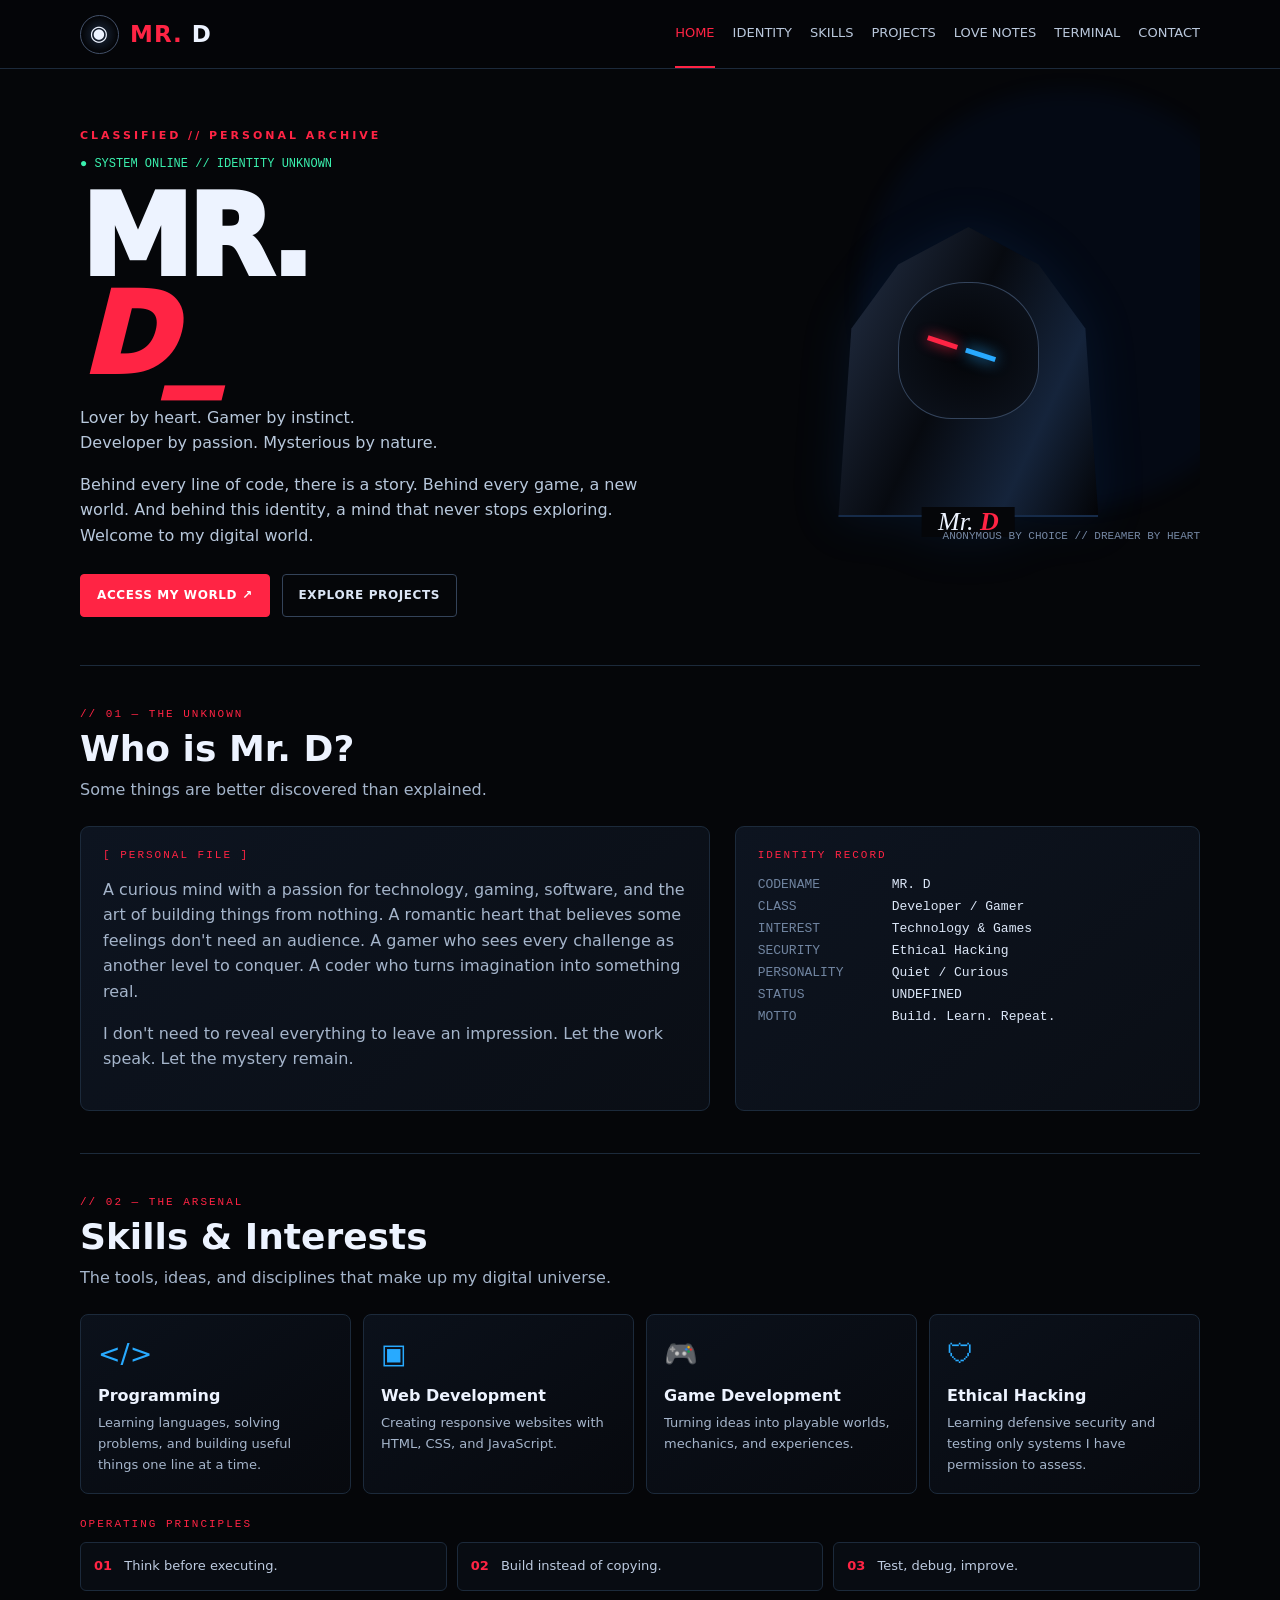
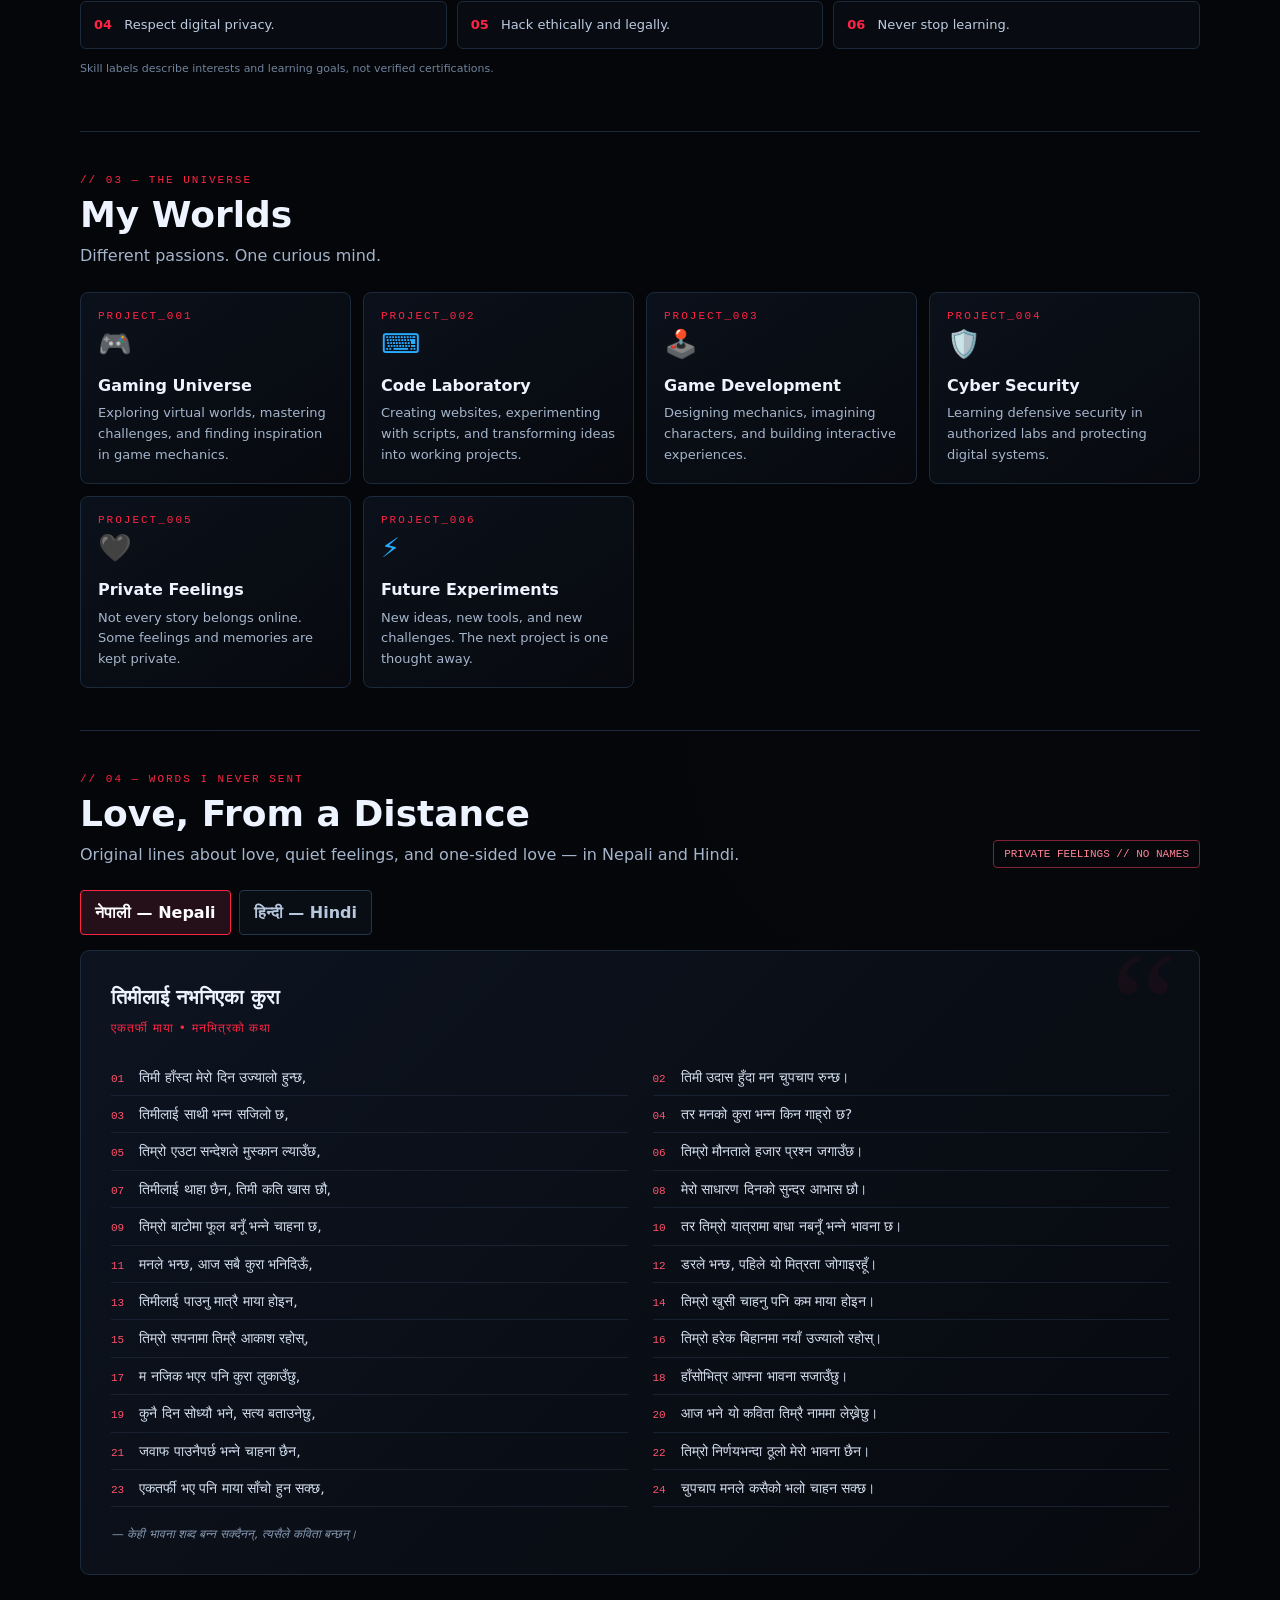
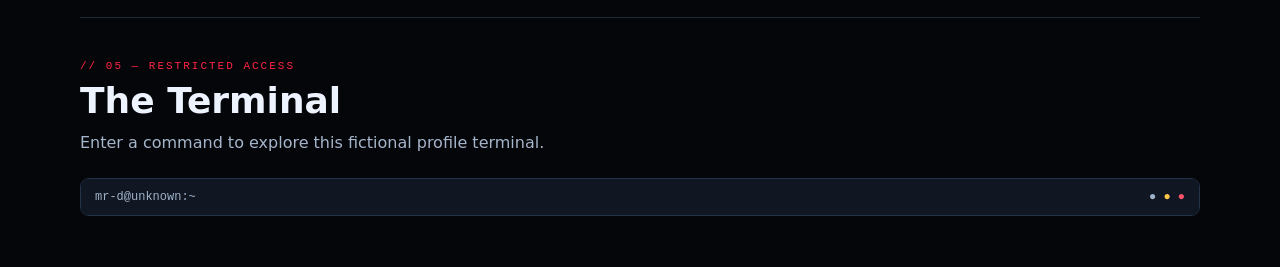
==== commit 3ebbe63e: "Commited" ====
--- a/Mr.d.html
+++ b/Mr.d.html
@@ -4,158 +4,119 @@
 <meta charset="UTF-8">
 <meta name="viewport" content="width=device-width, initial-scale=1.0">
 <meta name="theme-color" content="#050609">
-<title>Mr. D — A Story Unspoken</title>
+<meta name="description" content="Mr. D — mysterious identity, code, games, and an unspoken love story.">
+<title>MR. D | Classified Identity</title>
 <style>
-:root{--bg:#050609;--panel:#090d14;--line:#1a2533;--red:#ff2444;--blue:#19a9ff;--muted:#a9b8cc;--white:#edf4ff;--green:#26e7a4}
-*{box-sizing:border-box}html{scroll-behavior:smooth}body{margin:0;background:var(--bg);color:var(--white);font-family:Inter,system-ui,-apple-system,Segoe UI,Arial,sans-serif}button,a{font:inherit}button{cursor:pointer}.hidden{display:none!important}
-.topbar{height:68px;display:flex;align-items:center;justify-content:space-between;padding:0 4.5%;border-bottom:1px solid #17202d;background:#050609;position:sticky;top:0;z-index:10}.brand{display:flex;align-items:center;gap:12px;font-weight:900;letter-spacing:1px;font-size:27px}.brand b{color:var(--red)}.brand-mark{width:42px;height:42px;border:1px solid #46536a;border-radius:50%;display:grid;place-items:center;background:radial-gradient(circle at 50% 35%,#344052,#050609 65%);font-size:23px}.nav{display:flex;gap:22px}.nav a{color:#c8d3e4;text-decoration:none;font-size:14px;padding:24px 3px}.nav a:hover{color:var(--red)}.nav a.active{color:var(--red);border-bottom:3px solid var(--red)}
-/* First screen: private, unspoken love story */
-.love-screen{min-height:calc(100vh - 68px);display:flex;align-items:center;justify-content:center;position:relative;overflow:hidden;padding:50px 20px;background:radial-gradient(ellipse at 75% 40%,#10172b 0,#070911 40%,#030405 75%)}.love-screen:before,.love-screen:after{content:"";position:absolute;border-radius:50%;filter:blur(2px);pointer-events:none}.love-screen:before{width:350px;height:350px;background:#f7193b12;top:10%;left:-180px}.love-screen:after{width:450px;height:450px;background:#007bff10;right:-220px;bottom:-180px}
-.love-layout{width:min(1040px,100%);display:grid;grid-template-columns:1fr .8fr;align-items:center;gap:40px;position:relative;z-index:1}.eyebrow{color:var(--red);letter-spacing:4px;text-transform:uppercase;font-size:12px;font-weight:800}.love-copy h1{font-size:clamp(42px,7vw,78px);line-height:.98;margin:18px 0 20px;letter-spacing:-3px}.love-copy h1 span{color:var(--red);font-family:Georgia,serif;font-style:italic}.love-copy .sub{color:#b9c6d9;font-size:17px;line-height:1.8;max-width:540px}.secret{margin-top:25px;padding:18px 20px;border-left:3px solid var(--red);background:linear-gradient(90deg,#ff23440d,transparent);color:#d8e0ed;line-height:1.8;max-width:540px}.secret em{color:#fff}.small-note{font-size:12px;color:#75859b;margin-top:22px}
-.avatar-wrap{display:grid;place-items:center;min-height:360px;position:relative}.avatar-ring{width:min(310px,75vw);aspect-ratio:1;border-radius:50%;border:2px solid var(--red);box-shadow:0 0 25px #ff18352b,inset 0 0 30px #0a1a2b;display:grid;place-items:center;position:relative;background:radial-gradient(circle,#121b2a 0,#07090e 65%)}.avatar-ring:before{content:"";position:absolute;inset:12px;border:1px solid #1b6dba66;border-radius:50%}.hood{width:68%;height:82%;position:relative;overflow:hidden;clip-path:polygon(50% 0,80% 16%,100% 55%,87% 100%,13% 100%,0 55%,20% 16%);background:linear-gradient(120deg,#1b2638,#030508 42%,#172438 75%,#020307);filter:drop-shadow(0 0 20px #000)}.hood:before{content:"";position:absolute;inset:13% 14% 4%;border-radius:48% 48% 18% 18%;background:linear-gradient(120deg,#05070b,#101a2a 45%,#010204 80%);border:1px solid #344359}.face{position:absolute;left:29%;right:29%;top:34%;height:32%;background:#020307;border-radius:45% 45% 35% 35%;box-shadow:0 0 20px #000}.face:before{content:"";position:absolute;left:8%;top:25%;width:32%;height:5px;background:var(--red);transform:rotate(18deg);box-shadow:0 0 12px var(--red)}.face:after{content:"";position:absolute;right:8%;top:25%;width:32%;height:5px;background:var(--blue);transform:rotate(-18deg);box-shadow:0 0 12px var(--blue)}.avatar-label{position:absolute;bottom:-22px;background:#07090e;padding:5px 20px;font:italic 26px Georgia,serif}.avatar-label b{color:var(--red)}.version-launch{margin-top:32px;display:inline-flex;align-items:center;gap:12px;border:1px solid #ff244477;background:#10070c;color:#fff;padding:14px 20px;border-radius:5px;font-weight:800;letter-spacing:1px;box-shadow:0 0 20px #ff244415;transition:.2s}.version-launch:hover{background:var(--red);transform:translateY(-2px)}.version-launch span{color:var(--red)}.version-launch:hover span{color:#fff}
-#portfolio{animation:appear .7s ease}@keyframes appear{from{opacity:0;transform:translateY(10px)}to{opacity:1;transform:none}}
-.hero{min-height:390px;display:grid;grid-template-columns:1fr 1fr;align-items:center;gap:25px;padding:36px 6%;border-bottom:1px solid var(--line);background:radial-gradient(ellipse at 76% 40%,#071c45 0,#080914 34%,#030405 74%);position:relative;overflow:hidden}.hero:after{content:"";position:absolute;right:5%;top:12%;width:35%;height:80%;background:radial-gradient(ellipse,#12244b66,transparent 70%);pointer-events:none}.hero-copy,.hero-art{position:relative;z-index:1}.script{font:italic 32px Georgia,serif;color:#e6edf7}.hero h2{font-size:clamp(65px,9vw,105px);line-height:.9;margin:12px 0;color:#f2f6ff;font-weight:950;letter-spacing:-5px}.hero h2 span{color:var(--red);font-style:italic}.hero .tagline{letter-spacing:2px;color:#c7d7ec}.red-rule{height:3px;width:48px;background:var(--red);margin:20px 0}.traits{line-height:2;color:#cbd6e5}.traits b{color:var(--red);padding:0 8px}.quote-mini{font-style:italic;color:#c3d1e4;margin-top:20px;line-height:1.6}.hero-art{min-height:315px;display:flex;align-items:flex-end;justify-content:center}.big-hood{height:300px;width:260px;position:relative;background:linear-gradient(115deg,#071225,#101b33 45%,#02040a 70%);clip-path:polygon(50% 0,78% 13%,97% 37%,100% 100%,0 100%,3% 37%,22% 13%);filter:drop-shadow(0 0 22px #147aff33)}.big-hood:before{content:"";position:absolute;top:19%;left:23%;width:54%;height:43%;background:#02040a;border-radius:48% 48% 42% 42%;border:1px solid #293952}.big-hood:after{content:"";position:absolute;top:39%;left:34%;width:12%;height:5px;background:var(--red);box-shadow:0 0 13px var(--red),40px 0 0 var(--blue),40px 0 14px var(--blue);transform:rotate(12deg)}
-.section{padding:26px 3%;border-bottom:1px solid var(--line)}.section-title{display:flex;align-items:center;gap:12px;font-size:20px;margin:0 0 18px}.section-title .sym{color:var(--red);font-size:26px}.about-grid{display:grid;grid-template-columns:180px 1.1fr 1fr;gap:26px;align-items:center}.mini-avatar{width:150px;height:150px;border:2px solid var(--red);border-radius:50%;display:grid;place-items:center;background:radial-gradient(circle,#17243a,#020307 70%);box-shadow:0 0 18px #ff24441e}.mini-avatar .hood{height:115px;width:95px}.about-text{color:#b8c8dc;line-height:1.65;font-size:14px}.about-text h3{color:#eaf2ff;margin:0 0 8px;font-size:20px}.quote-card{background:linear-gradient(130deg,#101a2a,#07090f);padding:28px;border-left:2px solid #20334c;transform:skew(-2deg);font:italic 23px Georgia,serif;line-height:1.5;color:#e4ecfa}.quote-card span{display:block;text-align:right;color:var(--red);font-weight:bold;font-size:18px}
-.cards{display:grid;grid-template-columns:repeat(7,minmax(100px,1fr));gap:10px}.interest{border:1px solid var(--line);background:linear-gradient(145deg,#080d15,#05070b);border-radius:9px;padding:15px 9px;text-align:center;min-height:150px}.interest .ico{font-size:34px;color:var(--accent);margin-bottom:10px}.interest h4{margin:0 0 8px;font-size:14px}.interest p{font-size:12px;line-height:1.45;color:#a9b9ce;margin:0}
-.lower-grid{display:grid;grid-template-columns:1fr 1.2fr;gap:20px}.stats{display:grid;grid-template-columns:repeat(4,1fr);gap:9px}.stat,.project{border:1px solid var(--line);background:#080c12;border-radius:8px;padding:14px 8px;text-align:center}.stat .ico{font-size:26px;color:var(--accent)}.stat strong{display:block;color:var(--accent);font-size:21px;margin:4px 0}.stat small{font-size:11px;color:#b2c0d2}.projects{display:grid;grid-template-columns:repeat(4,1fr);gap:9px}.project{padding:0;overflow:hidden;text-align:left}.project-art{height:75px;display:grid;place-items:center;font-size:32px;background:linear-gradient(135deg,#10274b,#170b23 60%,#05070c)}.project:nth-child(2) .project-art{background:linear-gradient(135deg,#06141c,#14263a)}.project:nth-child(3) .project-art{background:linear-gradient(135deg,#210b31,#071c3c)}.project:nth-child(4) .project-art{background:linear-gradient(135deg,#101827,#030406)}.project div:last-child{padding:9px;font-size:12px}.project small{display:block;color:#899bb3;margin-top:3px;font-size:10px}.footer{display:flex;align-items:center;justify-content:space-between;gap:20px;padding:24px 4%;color:#8495ad;font-size:12px}.footer-center{text-align:center;font:italic 17px Georgia,serif;color:#d9e3f2}.footer-center b{display:block;color:var(--red);font-size:25px;margin-top:4px}.social{display:flex;gap:12px;font-size:18px}.social a{color:#91a8c7;text-decoration:none}.social a:hover{color:var(--red)}.back-love{display:block;margin:0 auto 25px;background:transparent;color:#7f90a8;border:1px solid #263244;padding:9px 14px;border-radius:4px}.back-love:hover{color:white;border-color:var(--red)}
-@media(max-width:800px){.topbar{padding:0 15px}.nav{gap:10px}.nav a{font-size:0;padding:23px 4px}.nav a:before{font-size:18px}.nav a:nth-child(1):before{content:"⌂"}.nav a:nth-child(2):before{content:"♙"}.nav a:nth-child(3):before{content:"</>"}.nav a:nth-child(4):before{content:"▣"}.nav a:nth-child(5):before{content:"▧"}.nav a:nth-child(6):before{content:"✉"}.love-layout{grid-template-columns:1fr;gap:25px;text-align:center}.love-copy .sub,.secret{margin-left:auto;margin-right:auto}.avatar-wrap{min-height:290px;grid-row:1}.avatar-ring{width:230px}.love-copy h1{letter-spacing:-2px}.hero{grid-template-columns:1fr;padding:30px 6%;text-align:center}.hero-copy .red-rule{margin:18px auto}.hero-art{min-height:210px}.big-hood{height:205px;width:190px}.about-grid{grid-template-columns:1fr;text-align:center}.mini-avatar{margin:auto}.quote-card{font-size:20px}.cards{grid-template-columns:repeat(2,minmax(0,1fr))}.lower-grid{grid-template-columns:1fr}.projects{grid-template-columns:repeat(2,1fr)}.footer{flex-wrap:wrap;justify-content:center;text-align:center}.footer-center{order:-1;width:100%}}
-@media(min-width:500px) and (max-width:800px){.cards{grid-template-columns:repeat(4,minmax(0,1fr))}.cards .interest:last-child{grid-column:span 2}.stats{grid-template-columns:repeat(4,1fr)}}
-@media(max-width:380px){.brand{font-size:21px}.brand-mark{width:34px;height:34px}.stats{grid-template-columns:repeat(2,1fr)}.love-copy h1{font-size:43px}.secret{font-size:14px}.traits{font-size:13px}}
+:root{--bg:#050609;--panel:#0a0e15;--panel2:#0d1420;--line:#1c2a3b;--red:#ff2444;--blue:#28aaff;--text:#edf3ff;--muted:#a5b5cb;--green:#3af0ae}
+*{box-sizing:border-box}html{scroll-behavior:smooth;scroll-padding-top:80px}body{margin:0;background:var(--bg);color:var(--text);font-family:Inter,system-ui,-apple-system,"Segoe UI",sans-serif;line-height:1.6}button,input,a{font:inherit}a{color:inherit}button{cursor:pointer}.wrap{width:min(1120px,92%);margin:auto}.topbar{position:sticky;top:0;z-index:50;background:#050609ed;backdrop-filter:blur(14px);border-bottom:1px solid var(--line)}.topinner{height:68px;display:flex;align-items:center;justify-content:space-between;gap:20px}.brand{text-decoration:none;display:flex;align-items:center;gap:11px;font-size:23px;font-weight:900;letter-spacing:1px}.brand-icon{height:39px;width:39px;border-radius:50%;border:1px solid #43516a;display:grid;place-items:center;background:radial-gradient(circle,#1c293d,#030407 70%);font-size:21px}.brand b{color:var(--red)}.nav{display:flex;align-items:center;gap:18px}.nav a{font-size:13px;text-decoration:none;color:#bac8dc;padding:23px 0;border-bottom:2px solid transparent}.nav a:hover,.nav a.active{color:var(--red);border-color:var(--red)}.menu-btn{display:none;background:transparent;color:var(--text);border:1px solid var(--line);border-radius:5px;padding:6px 10px}
+.hero{min-height:480px;display:grid;grid-template-columns:1.15fr .85fr;align-items:center;gap:30px;padding:58px 0 48px;position:relative;overflow:hidden}.hero:after{content:"";position:absolute;width:420px;height:420px;right:-80px;top:20px;border-radius:50%;background:#075cff0c;filter:blur(10px);pointer-events:none}.eyebrow{font-size:11px;letter-spacing:3px;text-transform:uppercase;color:var(--red);font-weight:800}.status{color:var(--green);font:12px ui-monospace,monospace;margin:12px 0}.hero h1{font-size:clamp(64px,10vw,112px);line-height:.88;letter-spacing:-5px;margin:17px 0 20px;font-weight:950}.hero h1 span{color:var(--red);font-style:italic}.lead{color:#b8c8dc;max-width:600px}.hero-actions{display:flex;flex-wrap:wrap;gap:12px;margin-top:25px}.btn{border:1px solid var(--red);background:var(--red);color:white;padding:11px 16px;border-radius:4px;text-decoration:none;font-weight:800;font-size:12px;letter-spacing:.6px;display:inline-flex;align-items:center;justify-content:center;gap:8px}.btn.secondary{background:transparent;border-color:#344359;color:#dce6f6}.btn:hover{filter:brightness(1.12);transform:translateY(-1px)}.hero-visual{min-height:350px;display:grid;place-items:center;position:relative;z-index:1}.avatar{height:290px;width:260px;position:relative;filter:drop-shadow(0 0 24px #0d5dba24)}.hood{position:absolute;inset:0;background:linear-gradient(115deg,#26334a,#070a10 45%,#15243b 75%,#030407);clip-path:polygon(50% 0,77% 13%,95% 35%,100% 100%,0 100%,5% 35%,23% 13%);border-bottom:2px solid #162b49}.hood:before{content:"";position:absolute;left:23%;right:23%;top:19%;height:47%;border-radius:48% 48% 38% 38%;background:radial-gradient(ellipse,#030407,#0b1019 75%);border:1px solid #34445c}.eye{position:absolute;top:39%;left:34%;height:5px;width:12%;background:var(--red);transform:rotate(18deg);box-shadow:0 0 13px var(--red),40px 0 0 var(--blue),40px 0 15px var(--blue)}.avatar-name{position:absolute;bottom:-20px;left:50%;transform:translateX(-50%);font:italic 26px Georgia,serif;background:var(--bg);padding:0 16px;white-space:nowrap}.avatar-name b{color:var(--red)}.hero-caption{position:absolute;bottom:5px;right:0;color:#7588a4;font:11px ui-monospace,monospace}
+.section{padding:42px 0;border-top:1px solid var(--line)}.section-head{margin-bottom:23px}.section-tag{color:var(--red);font:11px ui-monospace,monospace;letter-spacing:2px}.section h2{font-size:clamp(27px,4vw,36px);line-height:1.2;margin:7px 0}.section-desc{color:var(--muted);margin:0;max-width:720px}.about-grid{display:grid;grid-template-columns:1.15fr .85fr;gap:25px}.panel{background:linear-gradient(140deg,var(--panel2),var(--panel));border:1px solid var(--line);border-radius:9px;padding:22px}.panel p{color:var(--muted)}.file-list{display:grid;grid-template-columns:120px 1fr;gap:7px 14px;font:13px ui-monospace,monospace}.file-list span:nth-child(odd){color:#7185a1}.file-list span:nth-child(even){color:#dce7f8}.cards{display:grid;grid-template-columns:repeat(4,minmax(0,1fr));gap:12px}.card{border:1px solid var(--line);border-radius:8px;background:linear-gradient(145deg,#0b111b,#07090e);padding:17px;min-height:145px}.card .icon{font-size:27px;color:var(--blue)}.card h3{font-size:16px;margin:8px 0 5px}.card p{color:var(--muted);font-size:13px;margin:0}.principles{display:grid;grid-template-columns:repeat(3,1fr);gap:10px}.principle{padding:13px;border:1px solid var(--line);border-radius:6px;color:#bdcbe0;background:#080c12;font-size:13px}.principle b{color:var(--red);margin-right:8px}
+.love-section{background:radial-gradient(ellipse at 80% 0,#111b310f,transparent 65%)}.love-top{display:flex;justify-content:space-between;gap:20px;align-items:end;flex-wrap:wrap}.love-badge{border:1px solid #7e2436;color:#ff8295;padding:7px 10px;border-radius:4px;font:11px ui-monospace,monospace}.poem-controls{display:flex;gap:8px;margin:22px 0 15px;flex-wrap:wrap}.lang-btn{padding:9px 14px;background:#090d14;border:1px solid #26364a;border-radius:4px;color:#b7c7dd;font-weight:800}.lang-btn.active{background:#251019;border-color:var(--red);color:white}.poem-panel{display:none;border:1px solid var(--line);border-radius:9px;background:linear-gradient(135deg,#0d1420,#07090e);padding:clamp(18px,4vw,30px);position:relative;overflow:hidden}.poem-panel.active{display:block;animation:fade .25s ease}.poem-panel:before{content:"“";position:absolute;right:22px;top:-32px;font:150px Georgia,serif;color:#ff24440e}.poem-title{font-size:20px;margin:0 0 6px}.poem-sub{font-size:12px;color:var(--red);letter-spacing:1px;margin-bottom:20px}.poem-lines{display:grid;grid-template-columns:1fr 1fr;gap:0 25px}.poem-lines p{margin:0;padding:7px 0;border-bottom:1px solid #172131;color:#d3deee;font-size:14px}.poem-lines p span{display:inline-block;min-width:24px;color:#ff526b;font:11px ui-monospace,monospace}.poem-foot{color:#8799b2;font-size:12px;margin-top:18px;font-style:italic}
+.terminal{background:#030609;border:1px solid #243348;border-radius:9px;overflow:hidden}.terminal-head{background:#101722;padding:11px 14px;color:#9fb1c9;font:12px ui-monospace,monospace;display:flex;justify-content:space-between}.terminal-body{padding:18px;font:13px/1.8 ui-monospace,monospace;min-height:145px;color:#b6c7dc;white-space:pre-wrap;overflow-wrap:anywhere}.terminal-body .ok{color:var(--green)}.terminal-body .red{color:var(--red)}.terminal-form{display:flex;gap:8px;padding:0 14px 15px}.terminal-form input{flex:1;min-width:0;background:#05090f;color:white;border:1px solid #26364a;border-radius:4px;padding:10px;outline:none}.terminal-form input:focus{border-color:var(--blue)}.terminal-form button{background:var(--red);color:white;border:0;border-radius:4px;padding:0 16px;font-weight:900}.hint{color:#8194ae;font-size:11px;margin:0 14px 14px}.contact-grid{display:grid;grid-template-columns:1fr 1fr;gap:14px}.contact-row{display:flex;justify-content:space-between;align-items:center;gap:12px;border-bottom:1px solid var(--line);padding:12px 0;color:#b7c7dc;font-size:13px}.contact-row:last-child{border-bottom:0}.contact-row b{color:white}.mini-btn{background:transparent;border:1px solid #33445b;color:#dce8fa;padding:6px 9px;border-radius:4px;font-size:11px}.mini-btn:hover{border-color:var(--red)}.footer{border-top:1px solid var(--line);padding:24px 0;color:#7e91ac;font:11px ui-monospace,monospace}.footer-inner{display:flex;justify-content:space-between;gap:15px;flex-wrap:wrap}.footer strong{color:var(--red)}
+.toast{position:fixed;bottom:18px;left:50%;transform:translate(-50%,20px);background:#101a27;border:1px solid #30435b;color:white;padding:10px 15px;border-radius:5px;opacity:0;pointer-events:none;transition:.2s;z-index:100;font-size:13px}.toast.show{opacity:1;transform:translate(-50%,0)}
+@keyframes fade{from{opacity:.4;transform:translateY(5px)}to{opacity:1;transform:none}}
+@media(max-width:760px){.menu-btn{display:block}.nav{display:none;position:absolute;top:68px;left:0;right:0;background:#070a10;border-bottom:1px solid var(--line);padding:10px 4%;flex-direction:column;align-items:stretch;gap:0}.nav.open{display:flex}.nav a{padding:10px 0;border-bottom:1px solid #121b27}.hero{grid-template-columns:1fr;padding:42px 0 32px;text-align:center;gap:15px}.hero-copy{order:1}.hero-visual{order:0;min-height:240px}.avatar{height:220px;width:195px}.hero h1{letter-spacing:-3px}.hero-actions{justify-content:center}.hero-caption{display:none}.about-grid,.contact-grid{grid-template-columns:1fr}.cards{grid-template-columns:repeat(2,minmax(0,1fr))}.principles{grid-template-columns:1fr 1fr}.poem-lines{grid-template-columns:1fr}.section{padding:32px 0}}
+@media(max-width:390px){.cards{grid-template-columns:1fr}.principles{grid-template-columns:1fr}.file-list{grid-template-columns:95px 1fr}.terminal-form button{padding:0 10px}.hero h1{font-size:60px}}
 </style>
 </head>
 <body>
 <header class="topbar">
-  <div class="brand"><span class="brand-mark">◉</span><span><b>MR.</b> D</span></div>
-  <nav class="nav" aria-label="Main navigation">
-    <a href="#home" class="active">Home</a><a href="#about">About</a><a href="#skills">Skills</a><a href="#projects">Projects</a><a href="#gallery">Gallery</a><a href="#contact">Contact</a>
+ <div class="wrap topinner">
+  <a class="brand" href="#home" aria-label="Mr. D home"><span class="brand-icon">◉</span><span><b>MR.</b> D</span></a>
+  <button class="menu-btn" id="menuBtn" aria-expanded="false" aria-controls="mainNav">☰ MENU</button>
+  <nav class="nav" id="mainNav">
+   <a href="#home" class="active">HOME</a><a href="#identity">IDENTITY</a><a href="#skills">SKILLS</a><a href="#projects">PROJECTS</a><a href="#love">LOVE NOTES</a><a href="#terminal">TERMINAL</a><a href="#contact">CONTACT</a>
   </nav>
+ </div>
 </header>
 
-<main>
-<section id="loveHome" class="love-screen">
-  <div class="love-layout">
-    <div class="love-copy">
-      <div class="eyebrow">A private story • Mr. D</div>
-      <h1>Some feelings<br>stay <span>unspoken.</span></h1>
-      <p class="sub">Behind the black hoodie is someone who can write code, build worlds, and solve problems… but still can't find the courage to tell one person how much they mean to him.</p>
-      <div class="secret">“I fell for my friend quietly. I care about her more than I know how to explain, but I'm scared that saying it out loud could change everything. So for now, <em>my heart keeps a secret my words can't tell.</em>”</div>
-      <p class="small-note">A one-sided love story. No names. No pressure. Just feelings.</p>
-      <button class="version-launch" id="openVersion" type="button">ENTER MY WORLD <span>v.2.0 ↗</span></button>
-    </div>
-    <div class="avatar-wrap" aria-label="Illustration of a mysterious person in a black hoodie with face hidden">
-      <div class="avatar-ring"><div class="hood"><div class="face"></div></div><div class="avatar-label">Mr. <b>D</b></div></div>
-    </div>
+<main class="wrap">
+ <section class="hero" id="home">
+  <div class="hero-copy">
+   <div class="eyebrow">CLASSIFIED // PERSONAL ARCHIVE</div>
+   <div class="status">● SYSTEM ONLINE // IDENTITY UNKNOWN</div>
+   <h1>MR.<br><span>D_</span></h1>
+   <p class="lead">Lover by heart. Gamer by instinct.<br>Developer by passion. Mysterious by nature.</p>
+   <p class="lead">Behind every line of code, there is a story. Behind every game, a new world. And behind this identity, a mind that never stops exploring. Welcome to my digital world.</p>
+   <div class="hero-actions"><a class="btn" href="#identity">ACCESS MY WORLD ↗</a><a class="btn secondary" href="#projects">EXPLORE PROJECTS</a></div>
   </div>
-</section>
+  <div class="hero-visual"><div class="avatar" role="img" aria-label="Stylized black-hooded mysterious silhouette with hidden face"><div class="hood"></div><div class="eye"></div><div class="avatar-name">Mr. <b>D</b></div></div><div class="hero-caption">ANONYMOUS BY CHOICE // DREAMER BY HEART</div></div>
+ </section>
 
-<div id="portfolio" class="hidden">
-  <section id="home" class="hero">
-    <div class="hero-copy">
-      <div class="script">Hello, I'm</div>
-      <h2>Mr. <span>D</span></h2>
-      <div class="tagline">A Mysterious Soul... With Many Faces</div>
-      <div class="red-rule"></div>
-      <div class="traits">Lover <b>•</b> Gamer <b>•</b> Game Developer <b>•</b> Coder<br>Ethical Hacker <b>•</b> Dreamer <b>•</b> Creator <b>•</b> And More...</div>
-      <div class="quote-mini">“Not just a person,<br>but a story still being written...”</div>
-    </div>
-    <div class="hero-art"><div class="big-hood" aria-label="Hooded mysterious silhouette"></div></div>
-  </section>
+ <section class="section" id="identity">
+  <div class="section-head"><div class="section-tag">// 01 — THE UNKNOWN</div><h2>Who is Mr. D?</h2><p class="section-desc">Some things are better discovered than explained.</p></div>
+  <div class="about-grid">
+   <div class="panel"><div class="section-tag">[ PERSONAL FILE ]</div><p>A curious mind with a passion for technology, gaming, software, and the art of building things from nothing. A romantic heart that believes some feelings don't need an audience. A gamer who sees every challenge as another level to conquer. A coder who turns imagination into something real.</p><p>I don't need to reveal everything to leave an impression. Let the work speak. Let the mystery remain.</p></div>
+   <div class="panel"><div class="section-tag">IDENTITY RECORD</div><div class="file-list" style="margin-top:16px"><span>CODENAME</span><span>MR. D</span><span>CLASS</span><span>Developer / Gamer</span><span>INTEREST</span><span>Technology &amp; Games</span><span>SECURITY</span><span>Ethical Hacking</span><span>PERSONALITY</span><span>Quiet / Curious</span><span>STATUS</span><span>UNDEFINED</span><span>MOTTO</span><span>Build. Learn. Repeat.</span></div></div>
+  </div>
+ </section>
 
-  <section id="about" class="section">
-    <div class="about-grid">
-      <div class="mini-avatar"><div class="hood"><div class="face"></div></div></div>
-      <div class="about-text"><h3><span style="color:var(--red)">♧</span> About Mr. D</h3>
-        I am Mr. D — a mysterious person with a passion for technology, creativity and freedom. I love exploring new worlds, building games, writing code, finding system weaknesses ethically, and living life on my own terms.<br>
-        I enjoy gaming, game development, coding, ethical hacking, and most of all... I love creating things that make an impact. Simple life. Big dreams.
-      </div>
-      <div class="quote-card">“I don't follow the crowd,<br>I create my own path...<span>— Mr. D</span></div>
-    </div>
-  </section>
+ <section class="section" id="skills">
+  <div class="section-head"><div class="section-tag">// 02 — THE ARSENAL</div><h2>Skills &amp; Interests</h2><p class="section-desc">The tools, ideas, and disciplines that make up my digital universe.</p></div>
+  <div class="cards">
+   <article class="card"><div class="icon">&lt;/&gt;</div><h3>Programming</h3><p>Learning languages, solving problems, and building useful things one line at a time.</p></article>
+   <article class="card"><div class="icon">▣</div><h3>Web Development</h3><p>Creating responsive websites with HTML, CSS, and JavaScript.</p></article>
+   <article class="card"><div class="icon">🎮</div><h3>Game Development</h3><p>Turning ideas into playable worlds, mechanics, and experiences.</p></article>
+   <article class="card"><div class="icon">🛡</div><h3>Ethical Hacking</h3><p>Learning defensive security and testing only systems I have permission to assess.</p></article>
+  </div>
+  <div class="section-tag" style="margin:24px 0 12px">OPERATING PRINCIPLES</div>
+  <div class="principles"><div class="principle"><b>01</b> Think before executing.</div><div class="principle"><b>02</b> Build instead of copying.</div><div class="principle"><b>03</b> Test, debug, improve.</div><div class="principle"><b>04</b> Respect digital privacy.</div><div class="principle"><b>05</b> Hack ethically and legally.</div><div class="principle"><b>06</b> Never stop learning.</div></div>
+  <p style="font-size:11px;color:#70839d">Skill labels describe interests and learning goals, not verified certifications.</p>
+ </section>
 
-  <section id="skills" class="section">
-    <h3 class="section-title"><span class="sym">♡</span> What I Love &amp; Do</h3>
-    <div class="cards">
-      <div class="interest" style="--accent:#ff3150"><div class="ico">♡</div><h4>Lover</h4><p>Real love isn't just for people, it's for life, freedom and dreams.</p></div>
-      <div class="interest" style="--accent:#8b55ff"><div class="ico">♧</div><h4>Gamer</h4><p>Good games,<br>good vibes,<br>better life.</p></div>
-      <div class="interest" style="--accent:#45f77c"><div class="ico">🎮</div><h4>Game Developer</h4><p>Turning ideas into interactive worlds.</p></div>
-      <div class="interest" style="--accent:#1caeff"><div class="ico">&lt;/&gt;</div><h4>Coder</h4><p>Clean code. Better solutions. Endless possibilities.</p></div>
-      <div class="interest" style="--accent:#13d8e8"><div class="ico">♙</div><h4>Ethical Hacker</h4><p>Find flaws. Fix problems. Make the internet safer.</p></div>
-      <div class="interest" style="--accent:#ffd34b"><div class="ico">♧</div><h4>Creator</h4><p>Ideas → Code → Reality.</p></div>
-      <div class="interest" style="--accent:#e34ae9"><div class="ico">△</div><h4>Dreamer</h4><p>Big dreams,<br>no limits.</p></div>
-    </div>
-  </section>
+ <section class="section" id="projects">
+  <div class="section-head"><div class="section-tag">// 03 — THE UNIVERSE</div><h2>My Worlds</h2><p class="section-desc">Different passions. One curious mind.</p></div>
+  <div class="cards">
+   <article class="card"><div class="section-tag">PROJECT_001</div><div class="icon">🎮</div><h3>Gaming Universe</h3><p>Exploring virtual worlds, mastering challenges, and finding inspiration in game mechanics.</p></article>
+   <article class="card"><div class="section-tag">PROJECT_002</div><div class="icon">⌨️</div><h3>Code Laboratory</h3><p>Creating websites, experimenting with scripts, and transforming ideas into working projects.</p></article>
+   <article class="card"><div class="section-tag">PROJECT_003</div><div class="icon">🕹️</div><h3>Game Development</h3><p>Designing mechanics, imagining characters, and building interactive experiences.</p></article>
+   <article class="card"><div class="section-tag">PROJECT_004</div><div class="icon">🛡️</div><h3>Cyber Security</h3><p>Learning defensive security in authorized labs and protecting digital systems.</p></article>
+   <article class="card"><div class="section-tag">PROJECT_005</div><div class="icon">🖤</div><h3>Private Feelings</h3><p>Not every story belongs online. Some feelings and memories are kept private.</p></article>
+   <article class="card"><div class="section-tag">PROJECT_006</div><div class="icon">⚡</div><h3>Future Experiments</h3><p>New ideas, new tools, and new challenges. The next project is one thought away.</p></article>
+  </div>
+ </section>
 
-  <section class="section lower-grid">
-    <div>
-      <h3 class="section-title"><span class="sym">▥</span> My Stats</h3>
-      <div class="stats">
-        <div class="stat" style="--accent:#a45dff"><div class="ico">🎮</div><strong>100+</strong><small>Games Played</small></div>
-        <div class="stat" style="--accent:#1caeff"><div class="ico">&lt;/&gt;</div><strong>50+</strong><small>Projects Built</small></div>
-        <div class="stat" style="--accent:#24e5a0"><div class="ico">⬡</div><strong>20+</strong><small>Security Tools</small></div>
-        <div class="stat" style="--accent:#ffca45"><div class="ico">☕</div><strong>1000+</strong><small>Hours Coded</small></div>
-      </div>
-      <p style="text-align:center;color:#8092a9;font-size:11px">∞ &nbsp; Still Counting... <span style="color:#60718a">(sample stats — edit these to match you)</span></p>
-    </div>
-    <div id="projects">
-      <h3 class="section-title"><span class="sym">▱</span> My Projects <small style="font-size:12px;color:#a6b6ca;font-weight:400">(Some of Them)</small></h3>
-      <div class="projects">
-        <div class="project"><div class="project-art">🕹️</div><div>Game Projects<small>2D / 3D Games</small></div></div>
-        <div class="project"><div class="project-art">⌨️</div><div>Web Tools<small>Useful Web Apps</small></div></div>
-        <div class="project"><div class="project-art">🛡️</div><div>Security Tools<small>Learning &amp; Testing</small></div></div>
-        <div class="project"><div class="project-art">◉</div><div>More...<small>Coming Soon</small></div></div>
-      </div>
-    </div>
-  </section>
+ <section class="section love-section" id="love">
+  <div class="love-top"><div class="section-head" style="margin:0"><div class="section-tag">// 04 — WORDS I NEVER SENT</div><h2>Love, From a Distance</h2><p class="section-desc">Original lines about love, quiet feelings, and one-sided love — in Nepali and Hindi.</p></div><div class="love-badge">PRIVATE FEELINGS // NO NAMES</div></div>
+  <div class="poem-controls" role="tablist" aria-label="Choose poem language"><button class="lang-btn active" data-lang="ne" role="tab" aria-selected="true">नेपाली — Nepali</button><button class="lang-btn" data-lang="hi" role="tab" aria-selected="false">हिन्दी — Hindi</button></div>
+  <div class="poem-panel active" id="poem-ne" role="tabpanel">
+   <h3 class="poem-title">तिमीलाई नभनिएका कुरा</h3><div class="poem-sub">एकतर्फी माया • मनभित्रको कथा</div>
+   <div class="poem-lines">
+    <p><span>01</span> तिमी हाँस्दा मेरो दिन उज्यालो हुन्छ,</p><p><span>02</span> तिमी उदास हुँदा मन चुपचाप रुन्छ।</p>
+    <p><span>03</span> तिमीलाई साथी भन्न सजिलो छ,</p><p><span>04</span> तर मनको कुरा भन्न किन गाह्रो छ?</p>
+    <p><span>05</span> तिम्रो एउटा सन्देशले मुस्कान ल्याउँछ,</p><p><span>06</span> तिम्रो मौनताले हजार प्रश्न जगाउँछ।</p>
+    <p><span>07</span> तिमीलाई थाहा छैन, तिमी कति खास छौ,</p><p><span>08</span> मेरो साधारण दिनको सुन्दर आभास छौ।</p>
+    <p><span>09</span> तिम्रो बाटोमा फूल बनूँ भन्ने चाहना छ,</p><p><span>10</span> तर तिम्रो यात्रामा बाधा नबनूँ भन्ने भावना छ।</p>
+    <p><span>11</span> मनले भन्छ, आज सबै कुरा भनिदिऊँ,</p><p><span>12</span> डरले भन्छ, पहिले यो मित्रता जोगाइरहूँ।</p>
+    <p><span>13</span> तिमीलाई पाउनु मात्रै माया होइन,</p><p><span>14</span> तिम्रो खुसी चाहनु पनि कम माया होइन।</p>
+    <p><span>15</span> तिम्रो सपनामा तिम्रै आकाश रहोस्,</p><p><span>16</span> तिम्रो हरेक बिहानमा नयाँ उज्यालो रहोस्।</p>
+    <p><span>17</span> म नजिक भएर पनि कुरा लुकाउँछु,</p><p><span>18</span> हाँसोभित्र आफ्ना भावना सजाउँछु।</p>
+    <p><span>19</span> कुनै दिन सोध्यौ भने, सत्य बताउनेछु,</p><p><span>20</span> आज भने यो कविता तिम्रै नाममा लेख्नेछु।</p>
+    <p><span>21</span> जवाफ पाउनैपर्छ भन्ने चाहना छैन,</p><p><span>22</span> तिम्रो निर्णयभन्दा ठूलो मेरो भावना छैन।</p>
+    <p><span>23</span> एकतर्फी भए पनि माया साँचो हुन सक्छ,</p><p><span>24</span> चुपचाप मनले कसैको भलो चाहन सक्छ।</p>
+   </div><div class="poem-foot">— केही भावना शब्द बन्न सक्दैनन्, त्यसैले कविता बन्छन्।</div>
+  </div>
+  <div class="poem-panel" id="poem-hi" role="tabpanel">
+   <h3 class="poem-title">कुछ बातें जो कह न सका</h3><div class="poem-sub">एकतरफ़ा प्यार • दिल की ख़ामोश कहानी</div>
+   <div class="poem-lines">
+    <p><span>01</span> तेरी हँसी से मेरा दिन सँवर जाता है,</p><p><span>02</span> तेरा उदास चेहरा दिल को चुप कर जाता है।</p>
+    <p><span>03</span> दोस्त कहकर तुझसे बात कर लेता हूँ,</p><p><span>04</span> दिल की बात मगर दिल में ही रख लेता हूँ।</p>
+    <p><span>05</span> तेरे एक संदेश से चेहरे पर मुस्कान आती है,</p><p><span>06</span> तेरी ख़ामोशी कई बातें याद दिलाती है।</p>
+    <p><span>07</span> शायद तुझे मेरे एहसासों की ख़बर नहीं,</p><p><span>08</span> मेरी हर ख़ामोशी बेवजह मगर नहीं।</p>
+    <p><span>09</span> तेरा रास्ता फूलों से भरा रहे,</p><p><span>10</span> तेरे हर सपने में नया सवेरा रहे।</p>
+    <p><span>11</span> कहना तो चाहता हूँ कि तू ख़ास है,</p><p><span>12</span> डरता हूँ कहीं बदल न जाए जो साथ है।</p>
+    <p><span>13</span> तुझे पाना ही मोहब्बत की शर्त नहीं,</p><p><span>14</span> तेरी ख़ुशी चाहना भी कोई कम बात नहीं।</p>
+    <p><span>15</span> तेरी दुनिया में खुशियों के रंग रहें,</p><p><span>16</span> तेरे हर क़दम पर उम्मीदों के संग रहें।</p>
+    <p><span>17</span> पास रहकर भी कुछ दूरियाँ निभाता हूँ,</p><p><span>18</span> हँसते हुए अपने जज़्बात छुपाता हूँ।</p>
+    <p><span>19</span> कभी पूछोगी तो सच बता दूँगा,</p><p><span>20</span> आज इन पन्नों पर दिल की बात लिख दूँगा।</p>
+    <p><span>21</span> तेरे जवाब पर मेरा हक़ नहीं,</p><p><span>22</span> तेरी मर्ज़ी से बढ़कर कोई जज़्बात नहीं।</p>
+    <p><span>23</span> एकतरफ़ा प्यार भी सच्चा हो सकता है,</p><p><span>24</span> किसी की खुशी में दिल खुश हो सकता है।</p>
+   </div><div class="poem-foot">— कुछ एहसास कहे नहीं जाते, बस दिल में लिखे रह जाते हैं।</div>
+  </div>
+ </section>
 
-  <section id="gallery" class="section" style="text-align:center">
-    <h3 class="section-title" style="justify-content:center"><span class="sym">▧</span> Gallery</h3>
-    <p style="color:#9bacc2">A few roles. One person. A thousand stories still loading.</p>
-    <div class="cards" style="grid-template-columns:repeat(auto-fit,minmax(140px,1fr));max-width:800px;margin:auto">
-      <div class="interest"><div class="ico" style="color:#ff3150">☾</div><h4>The Lover</h4><p>Words left unsaid.</p></div>
-      <div class="interest"><div class="ico" style="color:#168eff">⌨</div><h4>The Coder</h4><p>Building after midnight.</p></div>
-      <div class="interest"><div class="ico" style="color:#a45dff">🎮</div><h4>The Gamer</h4><p>Another world to explore.</p></div>
-    </div>
-  </section>
-
-  <footer id="contact" class="footer">
-    <div>&gt; Life.exe | Loading... ▰▰▰</div>
-    <div class="footer-center">Same Person... Different Roles...<b>Still Mr. D</b></div>
-    <div>Stay Anonymous...<div class="social"><a href="#contact" aria-label="Discord">◉</a><a href="#contact" aria-label="GitHub">⌘</a><a href="#contact" aria-label="YouTube">▶</a><a href="#contact" aria-label="X">𝕏</a></div></div>
-  </footer>
-  <button class="back-love" id="backToLove" type="button">← Return to the hidden story</button>
-</div>
-</main>
-<script>
-(() => {
-  const love = document.getElementById('loveHome');
-  const portfolio = document.getElementById('portfolio');
-  const open = document.getElementById('openVersion');
-  const back = document.getElementById('backToLove');
-  function showPortfolio(){
-    love.classList.add('hidden');
-    portfolio.classList.remove('hidden');
-    window.scrollTo({top:0,behavior:'smooth'});
-    document.title='Mr. D — v.2.0';
-  }
-  function showLove(){
-    portfolio.classList.add('hidden');
-    love.classList.remove('hidden');
-    window.scrollTo({top:0,behavior:'smooth'});
-    document.title='Mr. D — A Story Unspoken';
-  }
-  open.addEventListener('click',showPortfolio);
-  back.addEventListener('click',showLove);
-  document.querySelectorAll('.nav a').forEach(link=>{
-    link.addEventListener('click',event=>{
-      const target=link.getAttribute('href');
-      if(target==='#home' || target==='#about' || target==='#skills' || target==='#projects' || target==='#gallery' || target==='#contact'){
-        if(portfolio.classList.contains('hidden')){event.preventDefault();showPortfolio();setTimeout(()=>document.querySelector(target)?.scrollIntoView({behavior:'smooth'}),100);}
-        document.querySelectorAll('.nav a').forEach(a=>a.classList.remove('active'));
-        link.classList.add('active');
-      }
-    });
-  });
-})();
-</script>
-</body>
-</html>
+ <section class="section" id="terminal">
+  <div class="section-head"><div class="section-tag">// 05 — RESTRICTED ACCESS</div><h2>The Terminal</h2><p class="section-desc">Enter a command to explore this fictional profile terminal.</p></div>
+  <div class="terminal">
+   <div class="terminal-head"><span>mr-d@unknown:~</span><span>● <span style="color:#ffc84a">●</span> <span style="color:#ff5368">●</span></span></div>
+   <div cl
